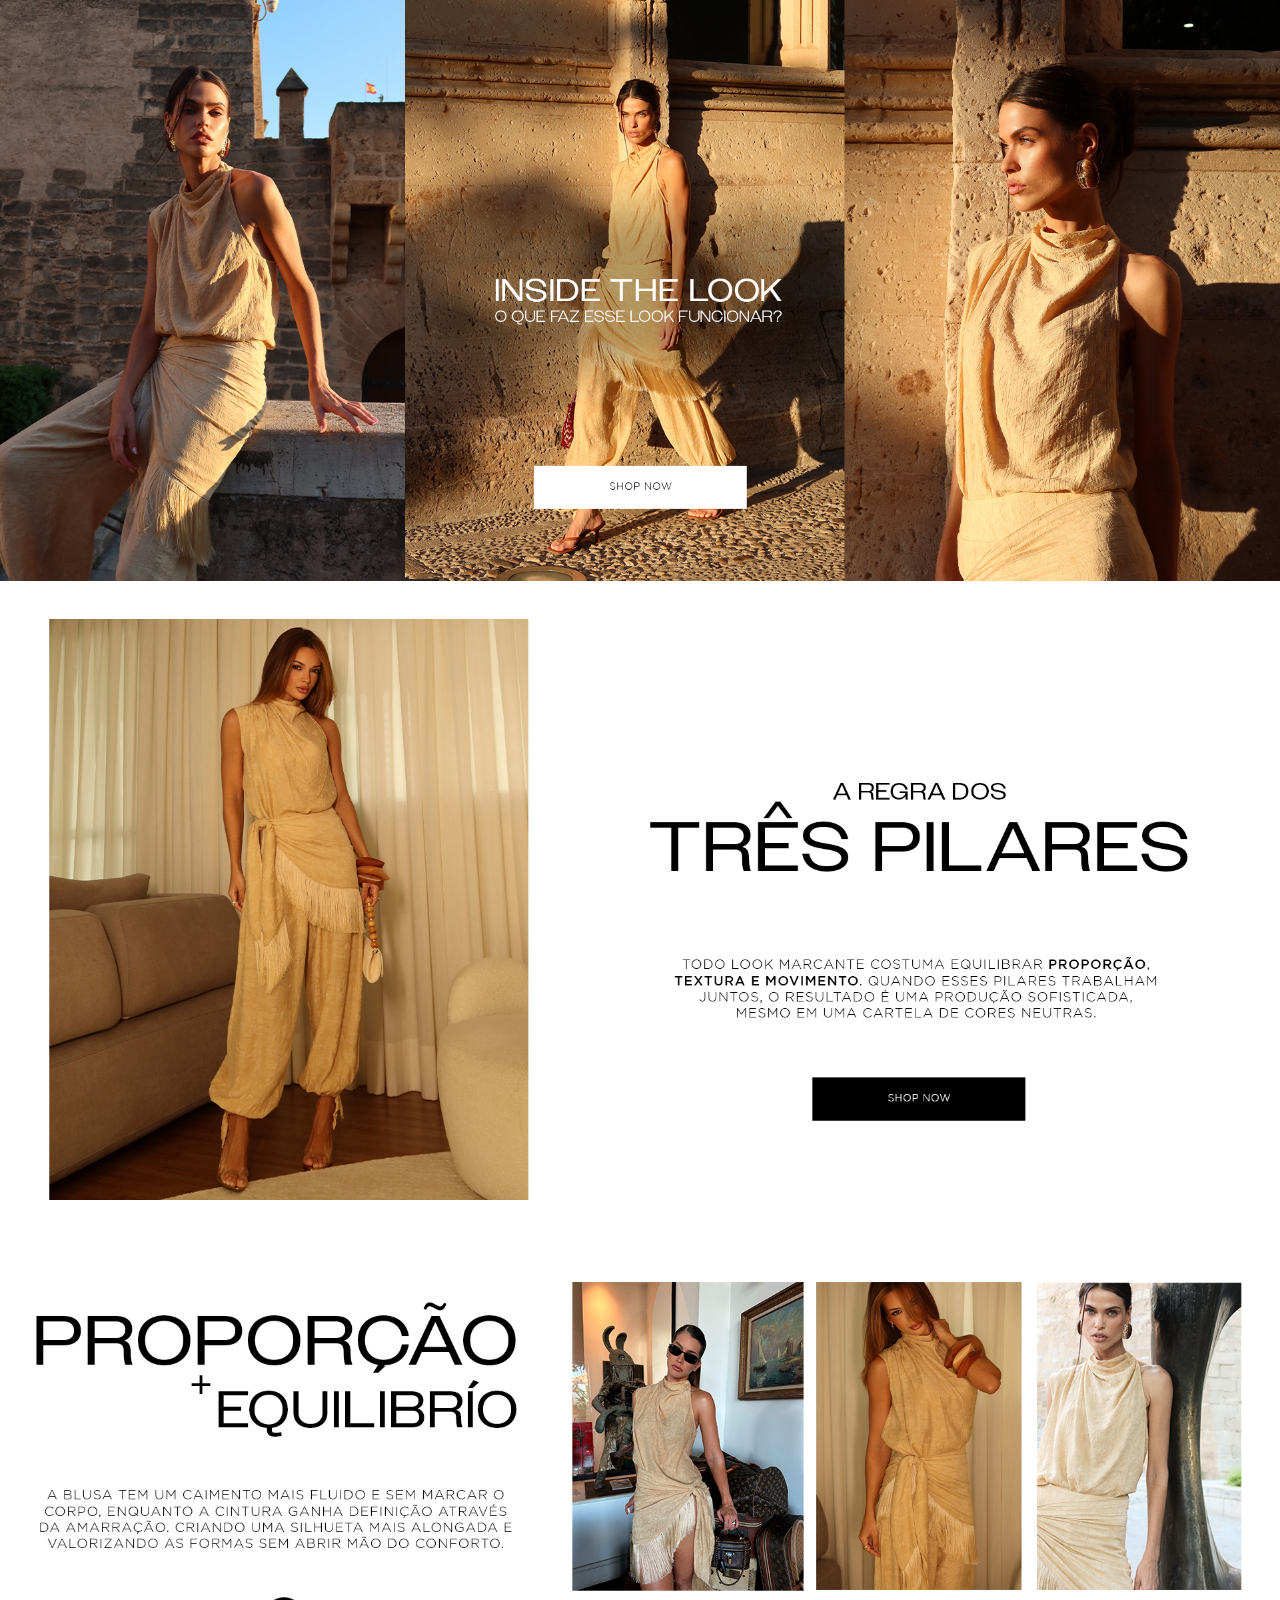
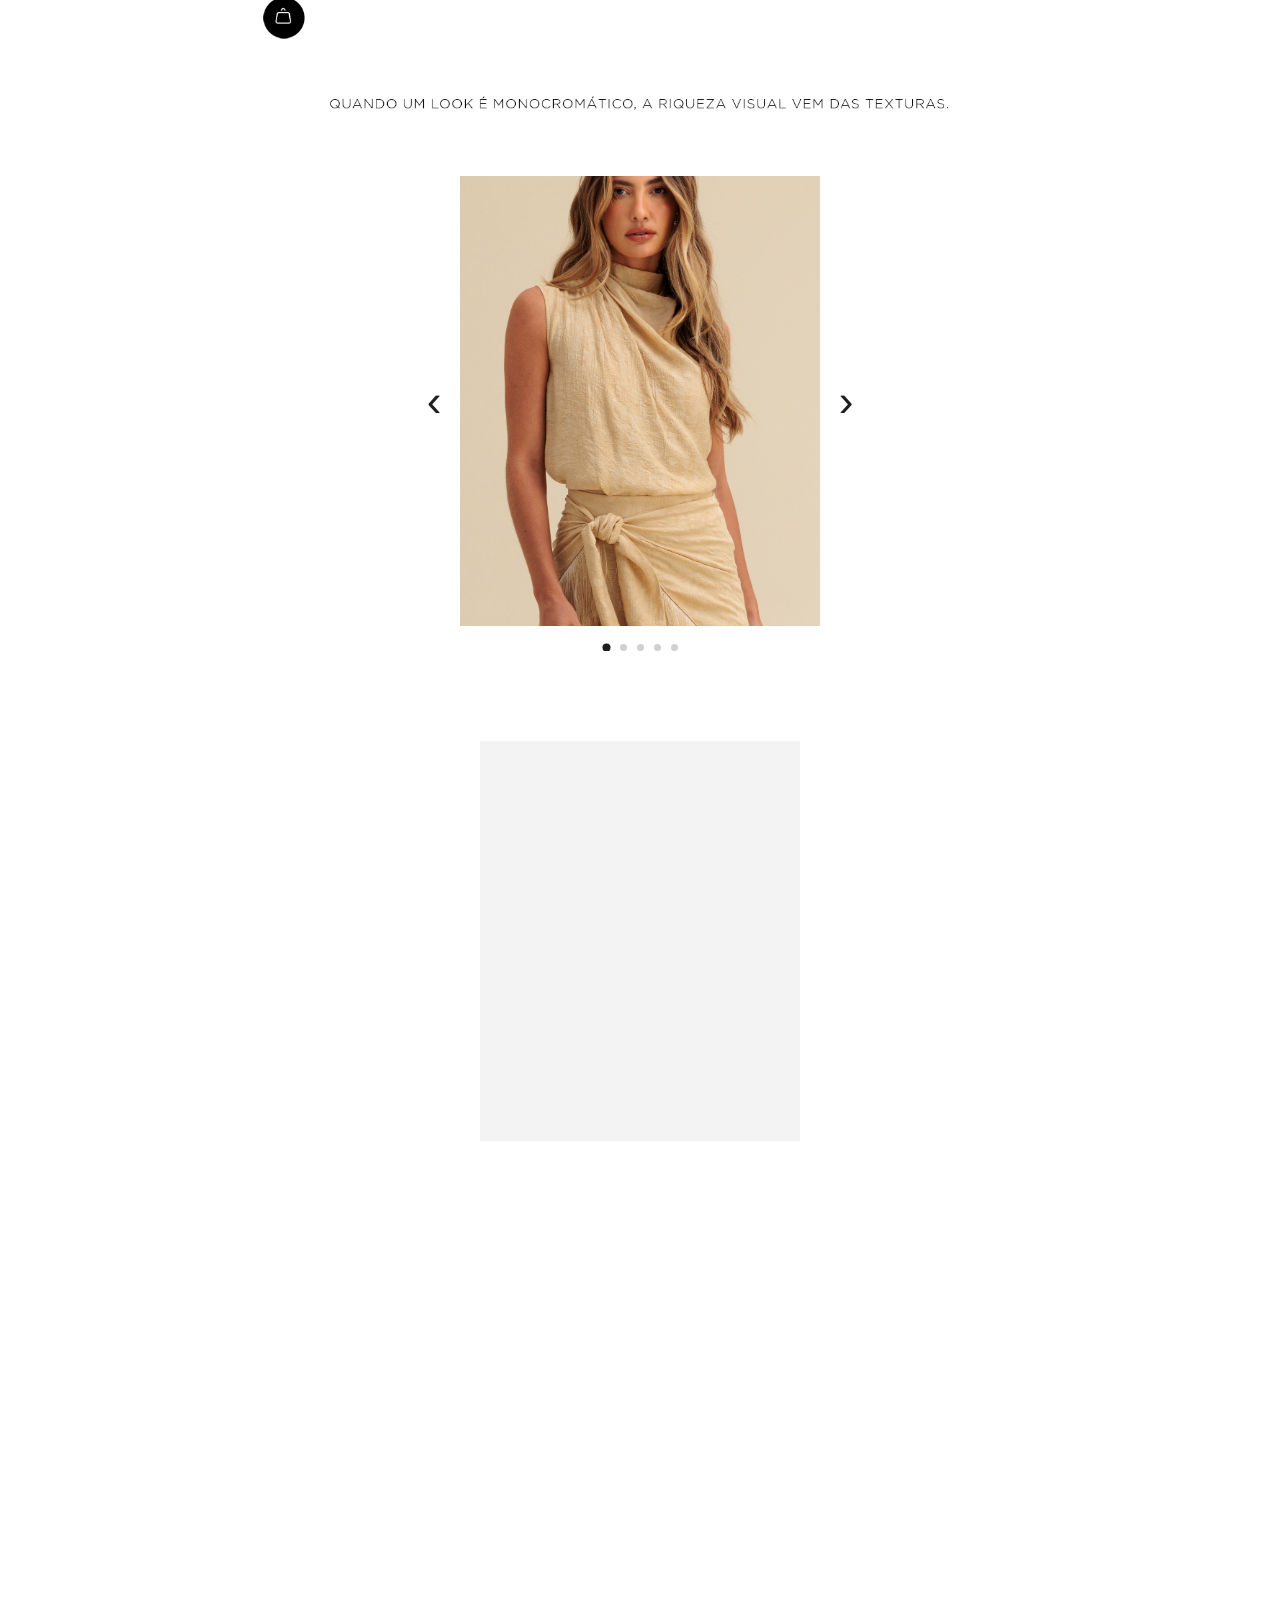
==== index.html @ 5fb95d09 "Replace GIFs with JPEGs and add links to banners Updated image links and added links to banners." ====
<!DOCTYPE html>
<html lang="pt-BR">

<head>
    <meta charset="UTF-8">

    <meta
        name="viewport"
        content="width=device-width, initial-scale=1.0"
    >

    <title>Inside the Look</title>


    <!-- Banner inicial prioritário no desktop -->

    <link
        rel="preload"
        as="image"
        href="./images/banner-1.jpg"
        media="(min-width: 901px)"
    >


    <!-- Banner inicial prioritário no mobile -->

    <link
        rel="preload"
        as="image"
        href="./images/mob-1.jpg"
        media="(max-width: 900px)"
    >


    <!-- Carregamento antecipado do vídeo no mobile -->

    <link
        rel="preload"
        as="video"
        href="./images/video.mp4"
        type="video/mp4"
        media="(max-width: 900px)"
    >


    <link rel="stylesheet" href="./style.css">

    <script src="./script.js" defer></script>
</head>


<body>

    <!-- ==========================
    BANNER 1 COM LINK

    DESKTOP: banner-1.jpg
    MOBILE: mob-1.jpg
    =========================== -->

    <section class="hero">

        <a
            href="https://www.charry.com.br/products/conjunto-blusa-e-calca-327029-e-327137?variant=45941082587206"
            class="hero-link"
            aria-label="Conhecer o Conjunto Blusa e Calça"
        >

            <picture>

                <source
                    media="(max-width: 900px)"
                    srcset="./images/mob-1.jpg"
                >

                <img
                    src="./images/banner-1.jpg"
                    alt="Conjunto Blusa e Calça Charry"
                    fetchpriority="high"
                    decoding="async"
                >

            </picture>

        </a>

    </section>


    <!-- ==========================
    BANNER 2 COM LINK

    DESKTOP: banner-2.jpg
    MOBILE: mob-2.jpg
    =========================== -->

    <section class="banner banner-normal">

        <a
            href="https://www.charry.com.br/collections/verao-27"
            aria-label="Conhecer a coleção Verão 27"
        >

            <picture>

                <source
                    media="(max-width: 900px)"
                    srcset="./images/mob-2.jpg"
                >

                <img
                    src="./images/banner-2.jpg"
                    alt="Coleção Verão 27 Charry"
                    loading="lazy"
                    decoding="async"
                >

            </picture>

        </a>

    </section>


    <!-- ==========================
    BANNER 3 COM LINK

    DESKTOP: banner-3.jpg
    MOBILE: mob-3.jpg
    =========================== -->

    <section class="banner banner-small">

        <a
            href="https://www.charry.com.br/products/blusa-reta-lisa-com-gola-2?variant=45374858461254"
            aria-label="Conhecer a Blusa Reta Lisa com Gola"
        >

            <picture>

                <source
                    media="(max-width: 900px)"
                    srcset="./images/mob-3.jpg"
                >

                <img
                    src="./images/banner-3.jpg"
                    alt="Blusa Reta Lisa com Gola"
                    loading="lazy"
                    decoding="async"
                >

            </picture>

        </a>

    </section>


    <!-- ==========================
    BANNER 4

    DESKTOP: banner-4.jpg
    MOBILE: mob-4.jpg
    =========================== -->

    <section class="banner banner-small">

        <picture>

            <source
                media="(max-width: 900px)"
                srcset="./images/mob-4.jpg"
            >

            <img
                src="./images/banner-4.jpg"
                alt="Coleção Charry"
                loading="lazy"
                decoding="async"
            >

        </picture>

    </section>


    <!-- ==========================
    CARROSSEL COM 5 IMAGENS
    =========================== -->

    <section class="instagram-carousel">

        <div
            class="carousel-area"
            tabindex="0"
            aria-label="Carrossel da Calça Ballon Lisa"
        >

            <button
                class="arrow prev"
                type="button"
                aria-label="Mostrar imagem anterior"
            >
                ‹
            </button>


            <a
                href="https://www.charry.com.br/products/calca-ballon-lisa-1?variant=45374855708742"
                class="carousel-product-link"
                aria-label="Conhecer a Calça Ballon Lisa"
            >

                <div class="carousel-box">

                    <div class="carousel-track">

                        <img
                            src="./images/foto-1.jpg"
                            alt="Calça Ballon Lisa - Foto 1"
                            decoding="async"
                        >

                        <img
                            data-src="./images/foto-2.jpg"
                            alt="Calça Ballon Lisa - Foto 2"
                            decoding="async"
                        >

                        <img
                            data-src="./images/foto-3.JPG"
                            alt="Calça Ballon Lisa - Foto 3"
                            decoding="async"
                        >

                        <img
                            data-src="./images/foto-4.JPG"
                            alt="Calça Ballon Lisa - Foto 4"
                            decoding="async"
                        >

                        <img
                            data-src="./images/foto-5.jpg"
                            alt="Calça Ballon Lisa - Foto 5"
                            decoding="async"
                        >

                    </div>

                </div>

            </a>


            <button
                class="arrow next"
                type="button"
                aria-label="Mostrar próxima imagem"
            >
                ›
            </button>

        </div>


        <div class="dots" aria-hidden="true">

            <span class="active"></span>
            <span></span>
            <span></span>
            <span></span>
            <span></span>

        </div>

    </section>


    <!-- ==========================
    VÍDEO / GIF + BANNER 5
    =========================== -->

    <section class="video-banner">

        <!-- VÍDEO / GIF COM LINK -->

        <a
            href="https://www.charry.com.br/products/lenco-pareo-liso-com-franja?variant=45309853892678"
            class="video-product-link"
            aria-label="Conhecer o Lenço Pareô Liso com Franja"
        >

            <div class="video-box">

                <video
                    class="product-video"
                    autoplay
                    muted
                    loop
                    playsinline
                    webkit-playsinline
                    preload="auto"
                    disablepictureinpicture
                    aria-label="Vídeo do Lenço Pareô Liso com Franja"
                >

                    <source
                        src="./images/video.mp4"
                        type="video/mp4"
                    >

                    Seu navegador não suporta a reprodução deste vídeo.

                </video>

            </div>

        </a>


        <!-- ==========================
        BANNER 5 COM LINK

        DESKTOP: banner-5.jpg
        MOBILE: mob-5.jpg
        =========================== -->

        <a
            href="https://www.charry.com.br/products/lenco-pareo-liso-com-franja?variant=45309853892678"
            class="banner5-product-link"
            aria-label="Conhecer o Lenço Pareô Liso com Franja"
        >

            <div class="banner5-box">

                <picture>

                    <source
                        media="(max-width: 900px)"
                        srcset="./images/mob-5.jpg"
                    >

                    <img
                        src="./images/banner-5.jpg"
                        alt="Lenço Pareô Liso com Franja"
                        loading="lazy"
                        decoding="async"
                    >

                </picture>

            </div>

        </a>

    </section>


    <!-- ==========================
    BANNER 6 — SOMENTE DESKTOP
    =========================== -->

    <section class="banner banner-normal banner-6-desktop">

        <img
            class="desktop-banner-image"
            data-src="./images/banner-6.jpg"
            alt="Coleção Charry"
            decoding="async"
        >

    </section>


    <!-- ==========================
    FEED COM 12 FOTOS E LINKS
    =========================== -->

    <section class="instagram-feed">

        <!-- FOTO 6 -->

        <a
            href="https://www.charry.com.br/products/blusa-reta-lisa-com-aplicacao-de-renda?variant=45941203927110"
            class="feed-link"
            aria-label="Conhecer a Blusa Reta Lisa com Aplicação de Renda"
        >

            <img
                src="./images/foto-6.jpg"
                alt="Blusa Reta Lisa com Aplicação de Renda"
                loading="lazy"
                decoding="async"
            >

        </a>


        <!-- FOTO 7 -->

        <a
            href="https://www.charry.com.br/products/calca-wide-lisa-plissada?variant=45941198946374"
            class="feed-link"
            aria-label="Conhecer a Calça Wide Lisa Plissada"
        >

            <img
                src="./images/foto-7.jpg"
                alt="Calça Wide Lisa Plissada"
                loading="lazy"
                decoding="async"
            >

        </a>


        <!-- FOTO 8 -->

        <a
            href="https://www.charry.com.br/products/calca-wide-lisa-com-bolsos-faca-10?variant=45941198225478"
            class="feed-link"
            aria-label="Conhecer a Calça Wide Lisa com Bolsos Faca"
        >

            <img
                src="./images/foto-8.jpeg"
                alt="Calça Wide Lisa com Bolsos Faca - Foto 1"
                loading="lazy"
                decoding="async"
            >

        </a>


        <!-- FOTO 9 -->

        <a
            href="https://www.charry.com.br/products/calca-wide-lisa-com-bolsos-faca-10?variant=45941198225478"
            class="feed-link"
            aria-label="Conhecer a Calça Wide Lisa com Bolsos Faca"
        >

            <img
                src="./images/foto-9.jpeg"
                alt="Calça Wide Lisa com Bolsos Faca - Foto 2"
                loading="lazy"
                decoding="async"
            >

        </a>


        <!-- FOTO 10 -->

        <a
            href="https://www.charry.com.br/products/blusa-alongada-lisa-drapeada?variant=45941204582470"
            class="feed-link"
            aria-label="Conhecer a Blusa Alongada Lisa Drapeada"
        >

            <img
                src="./images/foto-10.JPG"
                alt="Blusa Alongada Lisa Drapeada"
                loading="lazy"
                decoding="async"
            >

        </a>


        <!-- FOTO 11 -->

        <a
            href="https://www.charry.com.br/products/calca-pantalona-lisa-com-pregas-1?variant=45941199437894"
            class="feed-link"
            aria-label="Conhecer a Calça Pantalona Lisa com Pregas"
        >

            <img
                src="./images/foto-11.JPG"
                alt="Calça Pantalona Lisa com Pregas"
                loading="lazy"
                decoding="async"
            >

        </a>


        <!-- FOTO 12 -->

        <a
            href="https://www.charry.com.br/products/top-ajustado-chevron-com-maxi-passante-1?variant=45374853709894"
            class="feed-link"
            aria-label="Conhecer o Top Ajustado Chevron com Maxi Passante"
        >

            <img
                src="./images/foto-12.JPG"
                alt="Top Ajustado Chevron com Maxi Passante"
                loading="lazy"
                decoding="async"
            >

        </a>


        <!-- FOTO 13 -->

        <a
            href="https://www.charry.com.br/products/saia-longa-chevron-com-maxi-passantes-1?variant=45374855053382"
            class="feed-link"
            aria-label="Conhecer a Saia Longa Chevron com Maxi Passantes"
        >

            <img
                src="./images/foto-13.JPG"
                alt="Saia Longa Chevron com Maxi Passantes"
                loading="lazy"
                decoding="async"
            >

        </a>


        <!-- FOTO 14 -->

        <a
            href="https://www.charry.com.br/products/vestido-longo-slip-liso-com-alcas-1?variant=45374852661318"
            class="feed-link"
            aria-label="Conhecer o Vestido Longo Slip Liso com Alças"
        >

            <img
                src="./images/foto-14.jpg"
                alt="Vestido Longo Slip Liso com Alças - Foto 1"
                loading="lazy"
                decoding="async"
            >

        </a>


        <!-- FOTO 15 -->

        <a
            href="https://www.charry.com.br/products/vestido-longo-slip-liso-com-alcas-1?variant=45374852661318"
            class="feed-link"
            aria-label="Conhecer o Vestido Longo Slip Liso com Alças"
        >

            <img
                src="./images/foto-15.jpg"
                alt="Vestido Longo Slip Liso com Alças - Foto 2"
                loading="lazy"
                decoding="async"
            >

        </a>


        <!-- FOTO 16 -->

        <a
            href="https://www.charry.com.br/products/calca-wide-listrada-com-bolsos-faca-1?variant=45941202387014"
            class="feed-link"
            aria-label="Conhecer a Calça Wide Listrada com Bolsos Faca"
        >

            <img
                src="./images/foto-16.JPG"
                alt="Calça Wide Listrada com Bolsos Faca"
                loading="lazy"
                decoding="async"
            >

        </a>


        <!-- FOTO 17 -->

        <a
            href="https://www.charry.com.br/products/camisa-mangas-longas-estampada-maxi-listras?variant=45941176762438"
            class="feed-link"
            aria-label="Conhecer a Camisa de Mangas Longas Estampada Maxi Listras"
        >

            <img
                src="./images/foto-17.JPG"
                alt="Camisa de Mangas Longas Estampada Maxi Listras"
                loading="lazy"
                decoding="async"
            >

        </a>

    </section>


    <!-- ==========================
    BANNER FINAL COM O MESMO LINK

    DESKTOP: banner-7.jpg
    MOBILE: mob-6.jpg
    =========================== -->

    <section class="banner banner-normal final-banner">

        <a
            href="https://chat.whatsapp.com/LM0r58rotgbGuj0oB4m6Rk"
            target="_blank"
            rel="noopener noreferrer"
            class="final-banner-link"
            aria-label="Entrar no grupo da Charry no WhatsApp"
        >

            <picture>

                <source
                    media="(max-width: 900px)"
                    srcset="./images/mob-6.jpg"
                >

                <img
                    src="./images/banner-7.jpg"
                    alt="Entre no grupo da Charry no WhatsApp"
                    loading="lazy"
                    decoding="async"
                >

            </picture>

        </a>

    </section>

</body>

</html>
---- style.css ----
/* ==========================
RESET
========================== */

* {
    margin: 0;
    padding: 0;
    box-sizing: border-box;
}

html {
    width: 100%;
    scroll-behavior: smooth;
}

body {
    width: 100%;
    min-height: 100vh;
    overflow-x: hidden;

    background-color: #ffffff;
    color: #1e1e1e;

    -webkit-font-smoothing: antialiased;
    text-rendering: optimizeLegibility;
}


/* ==========================
FONTES
========================== */

@font-face {
    font-family: "GothamLight";
    src: url("./fonts/GothamLight.otf") format("opentype");

    font-weight: 300;
    font-style: normal;
    font-display: swap;
}

@font-face {
    font-family: "GothamMedium";
    src: url("./fonts/GothamMedium.otf") format("opentype");

    font-weight: 500;
    font-style: normal;
    font-display: swap;
}


/* ==========================
CONFIGURAÇÕES GERAIS
========================== */

img,
video {
    display: block;
    max-width: 100%;
}

a {
    color: inherit;
    text-decoration: none;
}

picture {
    display: block;
    width: 100%;
}

picture img {
    display: block;
    width: 100%;
    height: auto;
}


/* ==========================
BANNERS
========================== */

.hero,
.banner {
    width: 100%;
}

.hero img,
.banner img {
    width: 100%;
    height: auto;
}

.banner a {
    display: block;
    width: 100%;
    cursor: pointer;
}

.banner-normal {
    margin-top: 38px;
}

.banner-small {
    margin-top: 12px;
}


/* ==========================
EFEITOS DOS LINKS
========================== */

.banner a img,
.banner5-product-link img,
.video-product-link video {
    transition: opacity 0.25s ease;
}

.banner a:hover img,
.banner5-product-link:hover img,
.video-product-link:hover video {
    opacity: 0.94;
}


/* ==========================
CARROSSEL
========================== */

.instagram-carousel {
    width: 100%;
    margin-top: 38px;

    text-align: center;

    content-visibility: auto;
    contain-intrinsic-size: 520px;
}

.carousel-area {
    position: relative;
    width: 100%;

    touch-action: pan-y;
    outline: none;
}

.carousel-product-link {
    display: block;

    width: min(360px, calc(100vw - 64px));
    margin: 0 auto;

    cursor: pointer;
}

.carousel-box {
    width: 100%;
    aspect-ratio: 4 / 5;

    overflow: hidden;

    background-color: #f3f3f3;
}

.carousel-track {
    display: flex;

    width: 100%;
    height: 100%;

    transition: transform 0.45s ease;
    will-change: transform;
}

.carousel-track img {
    width: 100%;
    height: 100%;

    flex: 0 0 100%;

    object-fit: cover;

    background-color: #f3f3f3;
}


/* ==========================
SETAS DO CARROSSEL
========================== */

.arrow {
    position: absolute;
    top: 50%;
    z-index: 10;

    transform: translateY(-50%);

    width: 48px;
    height: 64px;

    padding: 0;
    border: 0;

    background-color: transparent;
    color: #1e1e1e;

    font-family: Arial, sans-serif;
    font-size: 44px;
    line-height: 1;

    cursor: pointer;

    transition: opacity 0.2s ease;
}

.arrow:hover {
    opacity: 0.55;
}

.arrow:focus-visible {
    outline: 2px solid #1e1e1e;
    outline-offset: 2px;
}

.prev {
    left: calc(50% - 230px);
}

.next {
    right: calc(50% - 230px);
}


/* ==========================
BOLINHAS
========================== */

.dots {
    display: flex;
    justify-content: center;
    align-items: center;

    gap: 10px;
    margin-top: 18px;
}

.dots span {
    width: 7px;
    height: 7px;

    border-radius: 50%;

    background-color: #d0d0d0;

    transition:
        background-color 0.25s ease,
        transform 0.25s ease;
}

.dots span.active {
    background-color: #1e1e1e;
    transform: scale(1.15);
}


/* ==========================
VÍDEO + BANNER 5
========================== */

.video-banner {
    display: flex;
    flex-direction: column;
    align-items: center;

    width: 100%;

    gap: 18px;
    margin-top: 90px;
}

.video-product-link,
.banner5-product-link {
    display: block;
    max-width: 100%;

    cursor: pointer;
}


/* ==========================
VÍDEO
========================== */

.video-box {
    width: min(320px, calc(100vw - 48px));
    aspect-ratio: 4 / 5;

    overflow: hidden;

    background-color: #f3f3f3;
}

.product-video {
    width: 100%;
    height: 100%;

    display: block;
    object-fit: cover;

    background-color: #f3f3f3;
}


/* ==========================
BANNER 5
========================== */

.banner5-box {
    width: min(760px, calc(100vw - 48px));

    background-color: #f3f3f3;
}

.banner5-box,
.banner5-box picture,
.banner5-box img {
    display: block;
    width: 100%;
}

.banner5-box img {
    height: auto;
}

/* ==========================
BANNER 6 — DESKTOP
========================== */

.banner-6-desktop {
    display: block;

    min-height: 1px;

    content-visibility: auto;
    contain-intrinsic-size: 500px;
}

.desktop-banner-image {
    display: block;
    width: 100%;
    height: auto;

    background-color: #f3f3f3;
}


/* ==========================
FEED COM 12 FOTOS
========================== */

.instagram-feed {
    display: grid;
    grid-template-columns: repeat(4, minmax(0, 180px));
    justify-content: center;

    width: min(100% - 24px, 900px);

    gap: 14px;
    margin: 38px auto;

    content-visibility: auto;
    contain-intrinsic-size: 800px;
}

.instagram-feed img {
    width: 100%;
    aspect-ratio: 4 / 5;

    object-fit: cover;

    background-color: #f3f3f3;

    transition:
        transform 0.25s ease,
        opacity 0.25s ease;
}

.instagram-feed img:hover {
    transform: scale(1.025);
    opacity: 0.95;
}


/* ==========================
BANNER FINAL
========================== */

.final-banner {
    width: 100%;

    min-height: 1px;

    content-visibility: auto;
    contain-intrinsic-size: 400px;
}

.final-banner-link,
.final-banner picture,
.final-banner img {
    display: block;
    width: 100%;
}

.final-banner img {
    height: auto;

    background-color: #f3f3f3;
}


/* ==========================
TABLETS E CELULARES
========================== */

@media (max-width: 900px) {

    .banner-normal {
        margin-top: 20px;
    }

    .banner-small {
        margin-top: 8px;
    }


    /* CARROSSEL */

    .instagram-carousel {
        margin-top: 30px;
    }

    .carousel-product-link {
        width: min(300px, calc(100vw - 70px));
    }

    .prev {
        left: max(4px, calc(50% - 200px));
    }

    .next {
        right: max(4px, calc(50% - 200px));
    }


    /* VÍDEO + BANNER 5 */

    .video-banner {
    gap: 18px;
    margin-top: 58px;
}

    .video-box {
    width: min(300px, calc(100vw - 40px));
}

.banner5-box {
    width: min(420px, calc(100vw - 24px));
}


    /* BANNER 6 TAMBÉM NO MOBILE */

.banner-6-desktop {
    display: block;
    margin-top: 30px;
}


    /* FEED */

    .instagram-feed {
        grid-template-columns: repeat(2, minmax(0, 1fr));

        width: min(100% - 24px, 330px);

        gap: 12px;

        margin-top: 30px;
        margin-bottom: 30px;
    }


    /* MOB-6 NO LUGAR DO BANNER 7 */

    .final-banner {
        margin-top: 0;
    }

    .final-banner-link {
        cursor: pointer;
    }
}


/* ==========================
CELULARES PEQUENOS
========================== */

@media (max-width: 380px) {

    .carousel-product-link {
        width: min(280px, calc(100vw - 64px));
    }

    .arrow {
        width: 35px;
        height: 55px;

        font-size: 40px;
    }

    .prev {
        left: 2px;
    }

    .next {
        right: 2px;
    }

    .video-box,
    .banner5-box {
        width: min(280px, calc(100vw - 32px));
    }

    .instagram-feed {
        width: calc(100% - 20px);

        gap: 8px;
    }
}


/* ==========================
REDUÇÃO DE ANIMAÇÕES
========================== */

@media (prefers-reduced-motion: reduce) {

    html {
        scroll-behavior: auto;
    }

    .carousel-track,
    .banner img,
    .video-box video,
    .banner5-box img,
    .instagram-feed img {
        transition: none;
    }
}
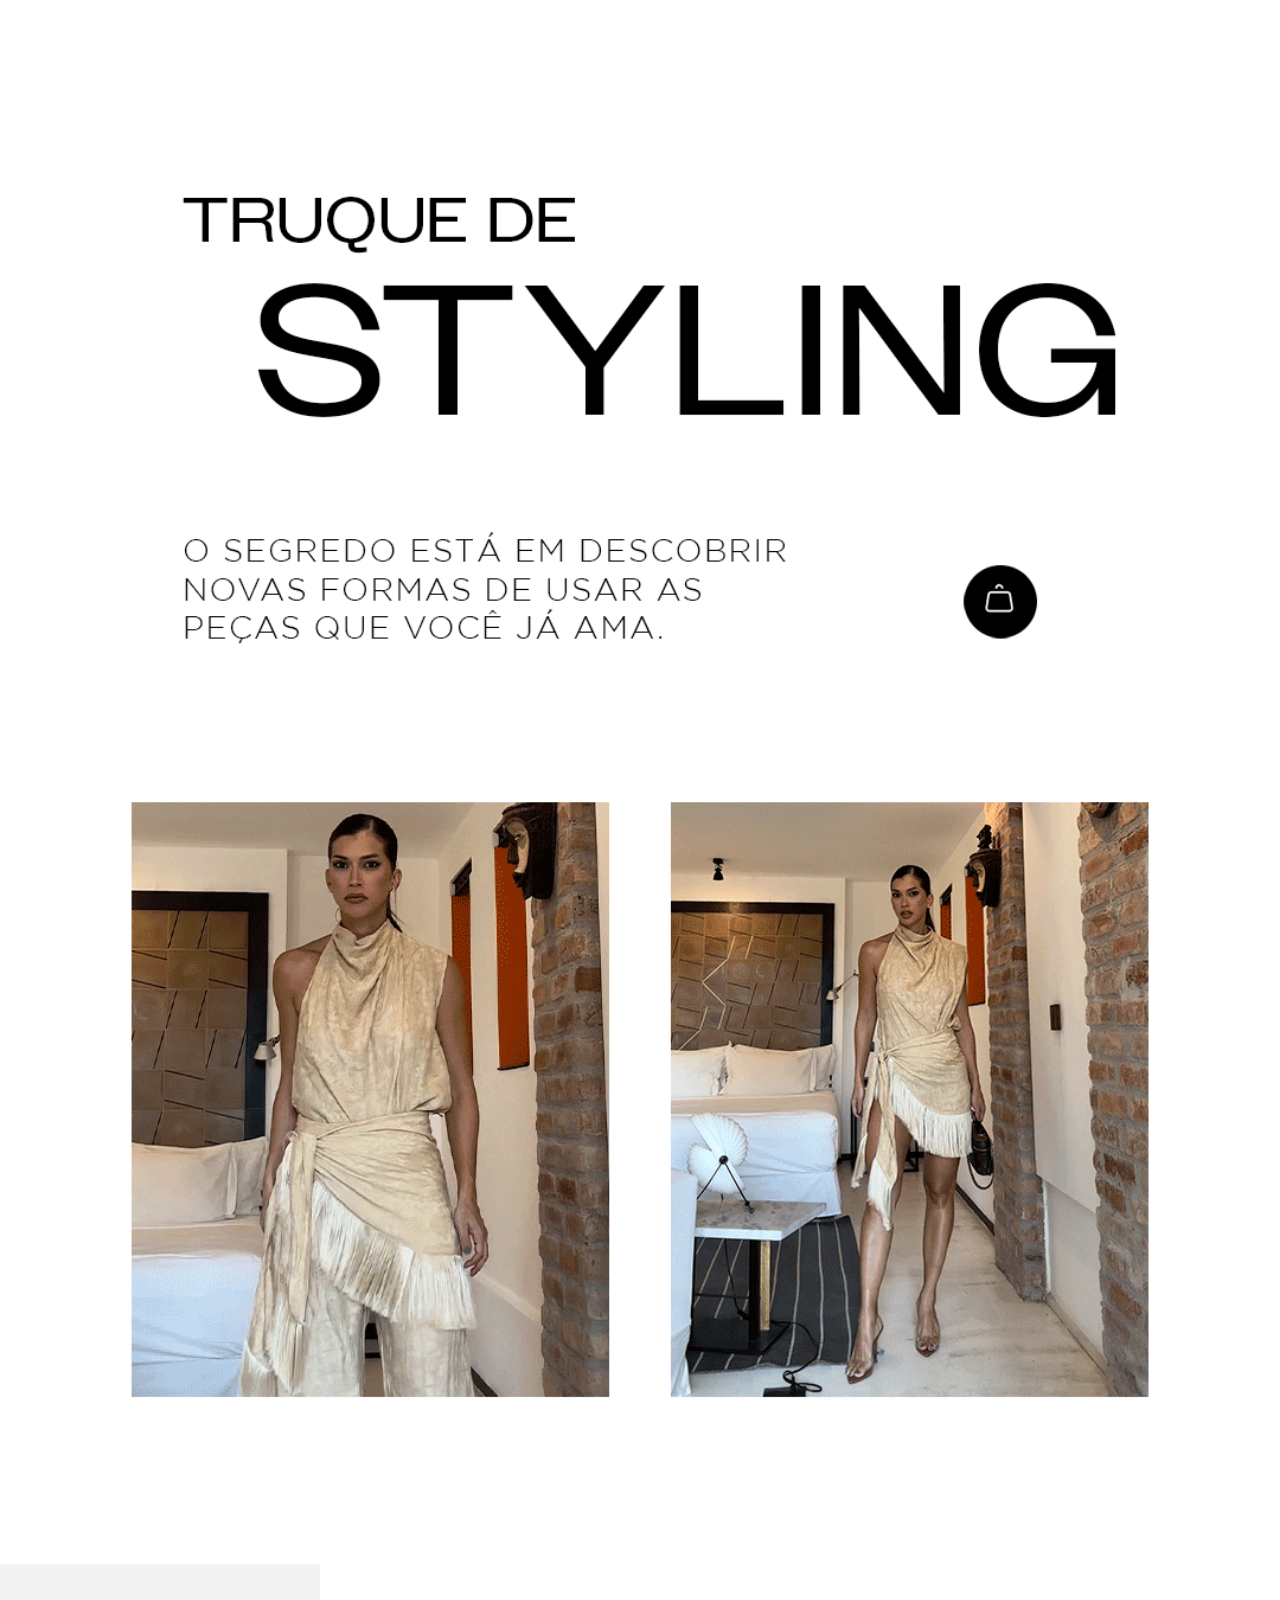
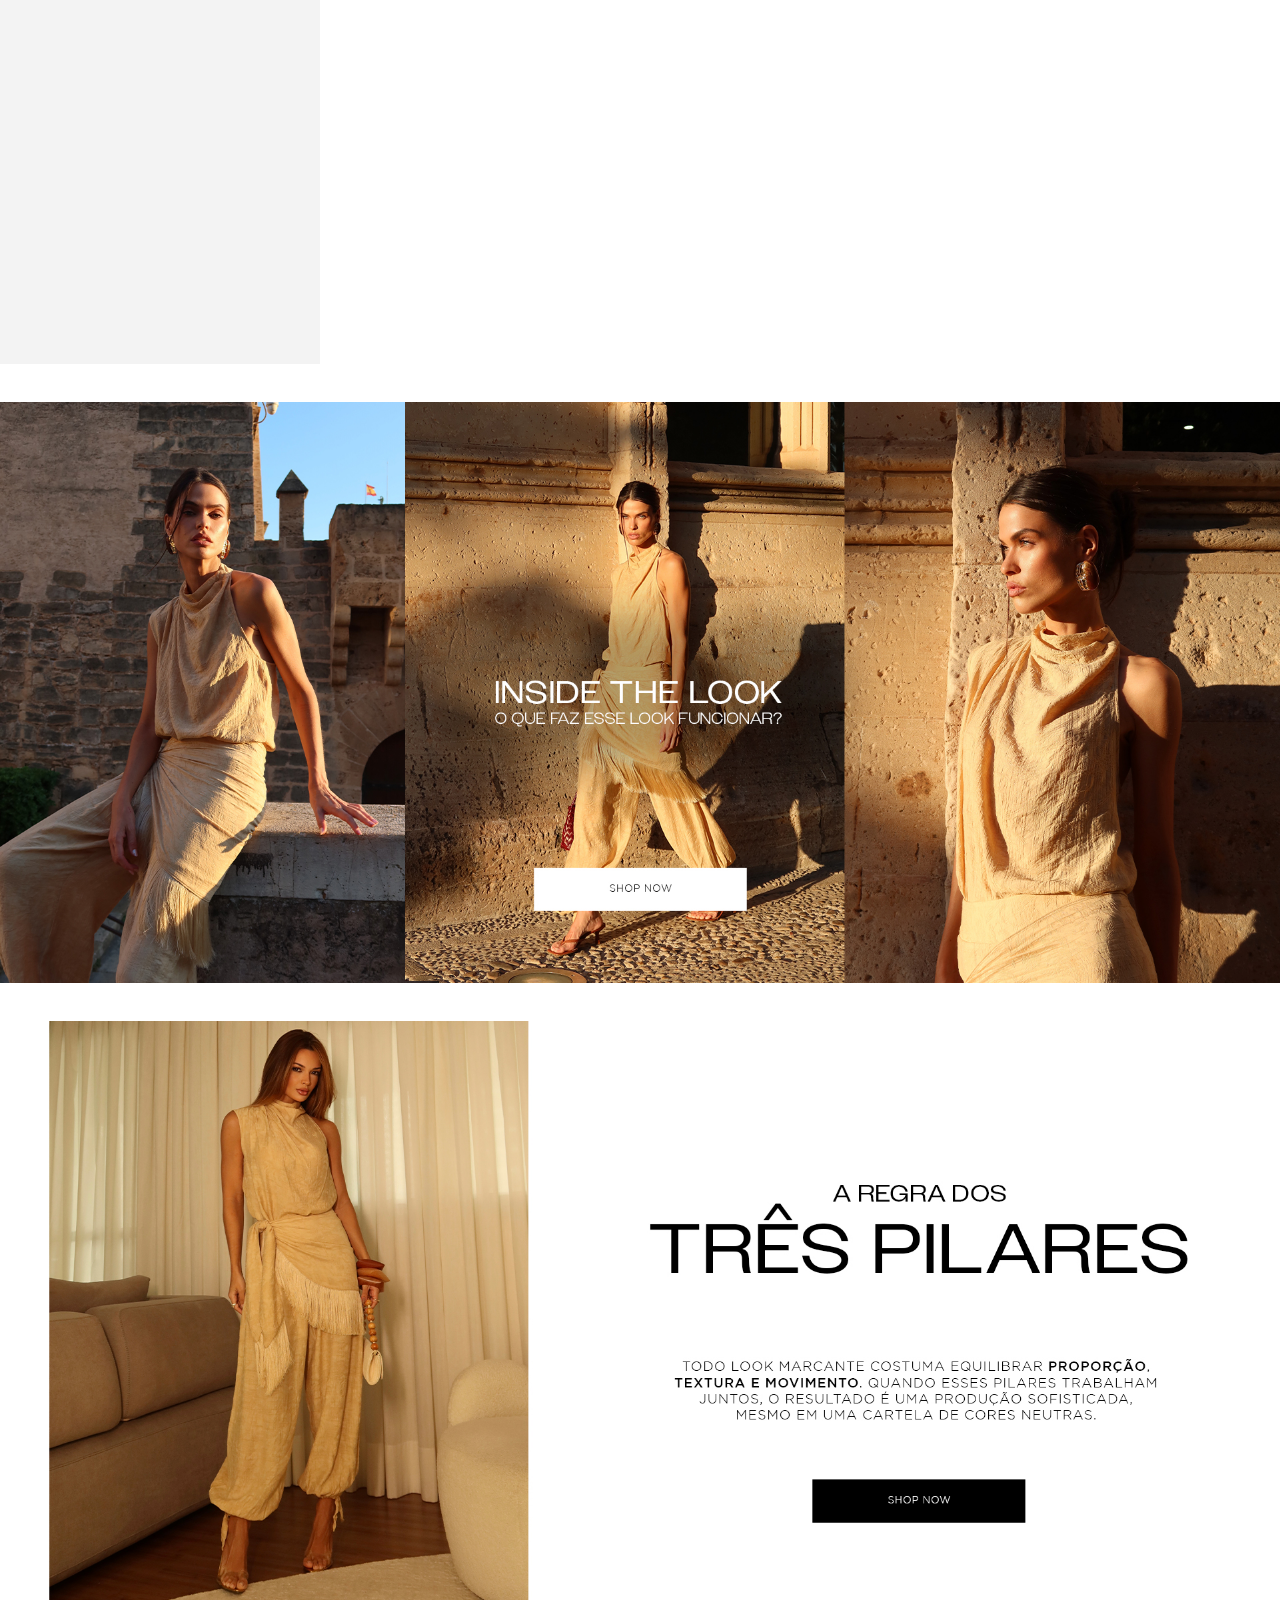
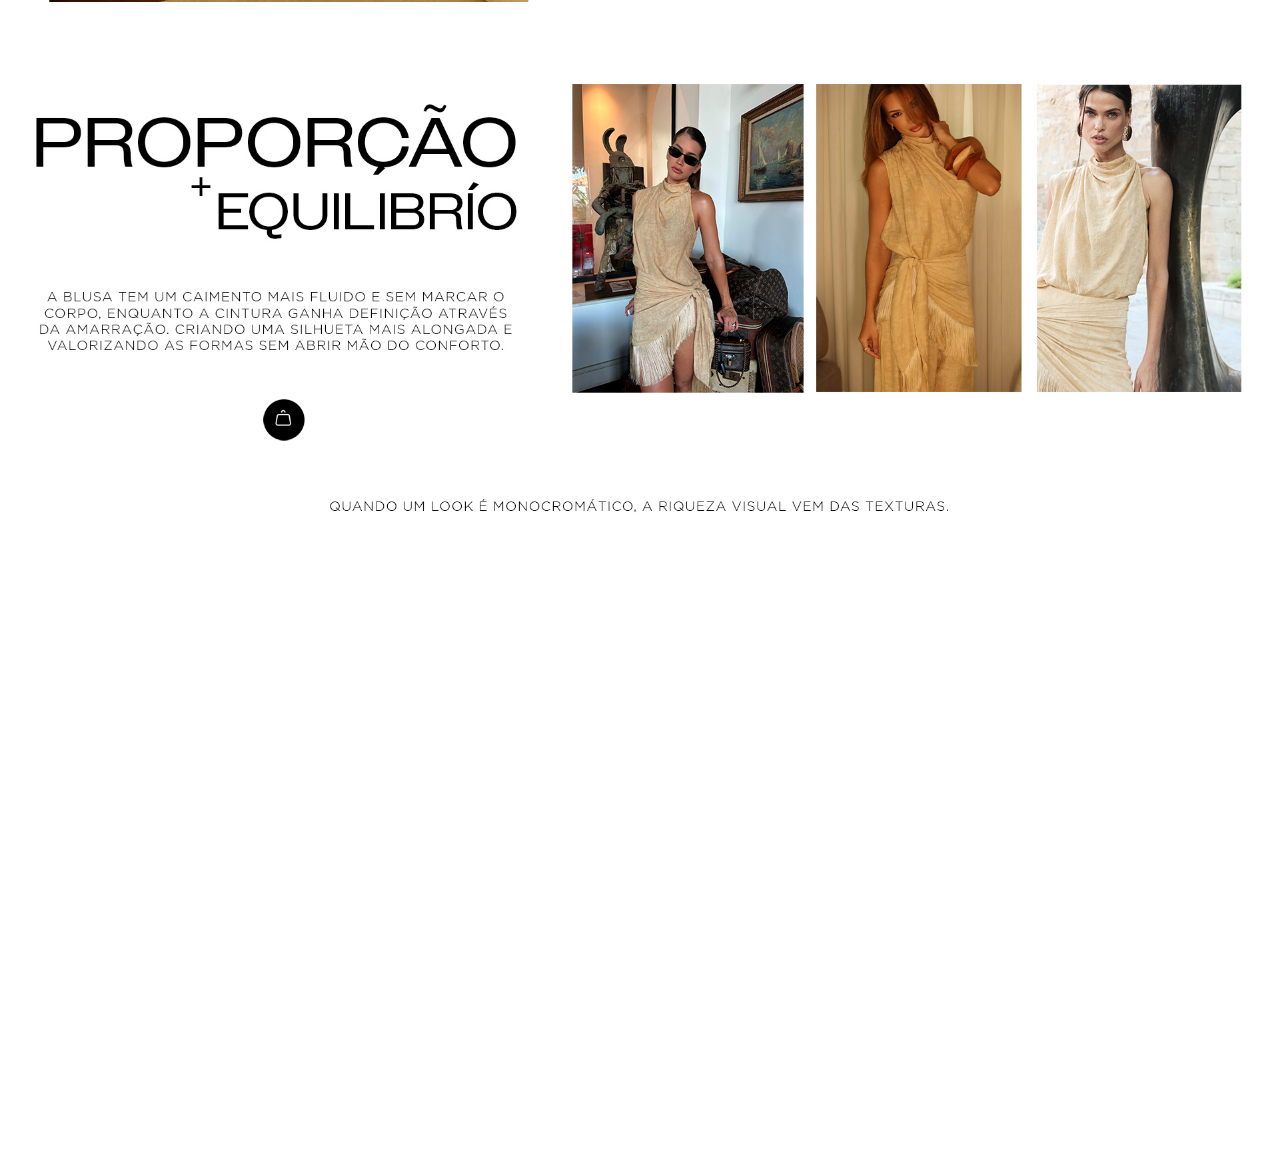
==== commit 874a37bf: "Replace static images with GIFs and update comments Updated image and video sources in index.html to" ====
--- a/index.html
+++ b/index.html
@@ -12,34 +12,33 @@
     <title>Inside the Look</title>
 
 
-    <!-- Banner inicial prioritário no desktop -->
+    <!-- GIF inicial desktop -->
 
     <link
         rel="preload"
         as="image"
-        href="./images/banner-1.jpg"
+        href="./images/gif-1.gif"
         media="(min-width: 901px)"
     >
 
 
-    <!-- Banner inicial prioritário no mobile -->
+    <!-- GIF inicial mobile -->
 
     <link
         rel="preload"
         as="image"
-        href="./images/mob-1.jpg"
+        href="./images/gif-mob.gif"
         media="(max-width: 900px)"
     >
 
 
-    <!-- Carregamento antecipado do vídeo no mobile -->
+    <!-- Carregamento antecipado do vídeo -->
 
     <link
         rel="preload"
         as="video"
         href="./images/video.mp4"
         type="video/mp4"
-        media="(max-width: 900px)"
     >
 
 
@@ -52,32 +51,31 @@
 <body>
 
     <!-- ==========================
-    BANNER 1 COM LINK
-
-    DESKTOP: banner-1.jpg
-    MOBILE: mob-1.jpg
-    =========================== -->
-
-    <section class="hero">
-
-        <a
-            href="https://www.charry.com.br/products/conjunto-blusa-e-calca-327029-e-327137?variant=45941082587206"
+    GIF INICIAL COM LINK
+
+    DESKTOP: gif-1.gif
+    MOBILE: gif-mob.gif
+    =========================== -->
+
+    <section class="hero gif-hero">
+
+        <a
+            href="https://www.charry.com.br/products/lenco-pareo-liso-com-franja?variant=45309853892678"
             class="hero-link"
-            aria-label="Conhecer o Conjunto Blusa e Calça"
+            aria-label="Conhecer o Lenço Pareô Liso com Franja"
         >
 
             <picture>
 
                 <source
                     media="(max-width: 900px)"
-                    srcset="./images/mob-1.jpg"
+                    srcset="./images/gif-mob.gif"
                 >
 
                 <img
-                    src="./images/banner-1.jpg"
-                    alt="Conjunto Blusa e Calça Charry"
+                    src="./images/gif-1.gif"
+                    alt="Lenço Pareô Liso com Franja"
                     fetchpriority="high"
-                    decoding="async"
                 >
 
             </picture>
@@ -88,202 +86,10 @@
 
 
     <!-- ==========================
-    BANNER 2 COM LINK
-
-    DESKTOP: banner-2.jpg
-    MOBILE: mob-2.jpg
-    =========================== -->
-
-    <section class="banner banner-normal">
-
-        <a
-            href="https://www.charry.com.br/collections/verao-27"
-            aria-label="Conhecer a coleção Verão 27"
-        >
-
-            <picture>
-
-                <source
-                    media="(max-width: 900px)"
-                    srcset="./images/mob-2.jpg"
-                >
-
-                <img
-                    src="./images/banner-2.jpg"
-                    alt="Coleção Verão 27 Charry"
-                    loading="lazy"
-                    decoding="async"
-                >
-
-            </picture>
-
-        </a>
-
-    </section>
-
-
-    <!-- ==========================
-    BANNER 3 COM LINK
-
-    DESKTOP: banner-3.jpg
-    MOBILE: mob-3.jpg
-    =========================== -->
-
-    <section class="banner banner-small">
-
-        <a
-            href="https://www.charry.com.br/products/blusa-reta-lisa-com-gola-2?variant=45374858461254"
-            aria-label="Conhecer a Blusa Reta Lisa com Gola"
-        >
-
-            <picture>
-
-                <source
-                    media="(max-width: 900px)"
-                    srcset="./images/mob-3.jpg"
-                >
-
-                <img
-                    src="./images/banner-3.jpg"
-                    alt="Blusa Reta Lisa com Gola"
-                    loading="lazy"
-                    decoding="async"
-                >
-
-            </picture>
-
-        </a>
-
-    </section>
-
-
-    <!-- ==========================
-    BANNER 4
-
-    DESKTOP: banner-4.jpg
-    MOBILE: mob-4.jpg
-    =========================== -->
-
-    <section class="banner banner-small">
-
-        <picture>
-
-            <source
-                media="(max-width: 900px)"
-                srcset="./images/mob-4.jpg"
-            >
-
-            <img
-                src="./images/banner-4.jpg"
-                alt="Coleção Charry"
-                loading="lazy"
-                decoding="async"
-            >
-
-        </picture>
-
-    </section>
-
-
-    <!-- ==========================
-    CARROSSEL COM 5 IMAGENS
-    =========================== -->
-
-    <section class="instagram-carousel">
-
-        <div
-            class="carousel-area"
-            tabindex="0"
-            aria-label="Carrossel da Calça Ballon Lisa"
-        >
-
-            <button
-                class="arrow prev"
-                type="button"
-                aria-label="Mostrar imagem anterior"
-            >
-                ‹
-            </button>
-
-
-            <a
-                href="https://www.charry.com.br/products/calca-ballon-lisa-1?variant=45374855708742"
-                class="carousel-product-link"
-                aria-label="Conhecer a Calça Ballon Lisa"
-            >
-
-                <div class="carousel-box">
-
-                    <div class="carousel-track">
-
-                        <img
-                            src="./images/foto-1.jpg"
-                            alt="Calça Ballon Lisa - Foto 1"
-                            decoding="async"
-                        >
-
-                        <img
-                            data-src="./images/foto-2.jpg"
-                            alt="Calça Ballon Lisa - Foto 2"
-                            decoding="async"
-                        >
-
-                        <img
-                            data-src="./images/foto-3.JPG"
-                            alt="Calça Ballon Lisa - Foto 3"
-                            decoding="async"
-                        >
-
-                        <img
-                            data-src="./images/foto-4.JPG"
-                            alt="Calça Ballon Lisa - Foto 4"
-                            decoding="async"
-                        >
-
-                        <img
-                            data-src="./images/foto-5.jpg"
-                            alt="Calça Ballon Lisa - Foto 5"
-                            decoding="async"
-                        >
-
-                    </div>
-
-                </div>
-
-            </a>
-
-
-            <button
-                class="arrow next"
-                type="button"
-                aria-label="Mostrar próxima imagem"
-            >
-                ›
-            </button>
-
-        </div>
-
-
-        <div class="dots" aria-hidden="true">
-
-            <span class="active"></span>
-            <span></span>
-            <span></span>
-            <span></span>
-            <span></span>
-
-        </div>
-
-    </section>
-
-
-    <!-- ==========================
-    VÍDEO / GIF + BANNER 5
-    =========================== -->
-
-    <section class="video-banner">
-
-        <!-- VÍDEO / GIF COM LINK -->
+    VÍDEO COM LINK
+    =========================== -->
+
+    <section class="video-section">
 
         <a
             href="https://www.charry.com.br/products/lenco-pareo-liso-com-franja?variant=45309853892678"
@@ -318,13 +124,242 @@
 
         </a>
 
-
-        <!-- ==========================
-        BANNER 5 COM LINK
-
-        DESKTOP: banner-5.jpg
-        MOBILE: mob-5.jpg
-        =========================== -->
+    </section>
+
+
+    <!-- ==========================
+    BANNER 1 COM LINK
+
+    DESKTOP: banner-1.jpg
+    MOBILE: mob-1.jpg
+    =========================== -->
+
+    <section class="banner banner-normal">
+
+        <a
+            href="https://www.charry.com.br/products/conjunto-blusa-e-calca-327029-e-327137?variant=45941082587206"
+            aria-label="Conhecer o Conjunto Blusa e Calça"
+        >
+
+            <picture>
+
+                <source
+                    media="(max-width: 900px)"
+                    srcset="./images/mob-1.jpg"
+                >
+
+                <img
+                    src="./images/banner-1.jpg"
+                    alt="Conjunto Blusa e Calça Charry"
+                    loading="lazy"
+                    decoding="async"
+                >
+
+            </picture>
+
+        </a>
+
+    </section>
+
+
+    <!-- ==========================
+    BANNER 2 COM LINK
+
+    DESKTOP: banner-2.jpg
+    MOBILE: mob-2.jpg
+    =========================== -->
+
+    <section class="banner banner-normal">
+
+        <a
+            href="https://www.charry.com.br/collections/verao-27"
+            aria-label="Conhecer a coleção Verão 27"
+        >
+
+            <picture>
+
+                <source
+                    media="(max-width: 900px)"
+                    srcset="./images/mob-2.jpg"
+                >
+
+                <img
+                    src="./images/banner-2.jpg"
+                    alt="Coleção Verão 27"
+                    loading="lazy"
+                    decoding="async"
+                >
+
+            </picture>
+
+        </a>
+
+    </section>
+
+
+    <!-- ==========================
+    BANNER 3 COM LINK
+
+    DESKTOP: banner-3.jpg
+    MOBILE: mob-3.jpg
+    =========================== -->
+
+    <section class="banner banner-small">
+
+        <a
+            href="https://www.charry.com.br/products/blusa-reta-lisa-com-gola-2?variant=45374858461254"
+            aria-label="Conhecer a Blusa Reta Lisa com Gola"
+        >
+
+            <picture>
+
+                <source
+                    media="(max-width: 900px)"
+                    srcset="./images/mob-3.jpg"
+                >
+
+                <img
+                    src="./images/banner-3.jpg"
+                    alt="Blusa Reta Lisa com Gola"
+                    loading="lazy"
+                    decoding="async"
+                >
+
+            </picture>
+
+        </a>
+
+    </section>
+
+
+    <!-- ==========================
+    BANNER 4
+
+    DESKTOP: banner-4.jpg
+    MOBILE: mob-4.jpg
+    =========================== -->
+
+    <section class="banner banner-small">
+
+        <picture>
+
+            <source
+                media="(max-width: 900px)"
+                srcset="./images/mob-4.jpg"
+            >
+
+            <img
+                src="./images/banner-4.jpg"
+                alt="Coleção Charry"
+                loading="lazy"
+                decoding="async"
+            >
+
+        </picture>
+
+    </section>
+
+
+    <!-- ==========================
+    CARROSSEL COM 5 IMAGENS
+    =========================== -->
+
+    <section class="instagram-carousel">
+
+        <div
+            class="carousel-area"
+            tabindex="0"
+            aria-label="Carrossel da Calça Ballon Lisa"
+        >
+
+            <button
+                class="arrow prev"
+                type="button"
+                aria-label="Mostrar imagem anterior"
+            >
+                ‹
+            </button>
+
+
+            <a
+                href="https://www.charry.com.br/products/calca-ballon-lisa-1?variant=45374855708742"
+                class="carousel-product-link"
+                aria-label="Conhecer a Calça Ballon Lisa"
+            >
+
+                <div class="carousel-box">
+
+                    <div class="carousel-track">
+
+                        <img
+                            src="./images/foto-1.jpg"
+                            alt="Calça Ballon Lisa - Foto 1"
+                            decoding="async"
+                        >
+
+                        <img
+                            data-src="./images/foto-2.jpg"
+                            alt="Calça Ballon Lisa - Foto 2"
+                            decoding="async"
+                        >
+
+                        <img
+                            data-src="./images/foto-3.JPG"
+                            alt="Calça Ballon Lisa - Foto 3"
+                            decoding="async"
+                        >
+
+                        <img
+                            data-src="./images/foto-4.JPG"
+                            alt="Calça Ballon Lisa - Foto 4"
+                            decoding="async"
+                        >
+
+                        <img
+                            data-src="./images/foto-5.jpg"
+                            alt="Calça Ballon Lisa - Foto 5"
+                            decoding="async"
+                        >
+
+                    </div>
+
+                </div>
+
+            </a>
+
+
+            <button
+                class="arrow next"
+                type="button"
+                aria-label="Mostrar próxima imagem"
+            >
+                ›
+            </button>
+
+        </div>
+
+
+        <div class="dots" aria-hidden="true">
+
+            <span class="active"></span>
+            <span></span>
+            <span></span>
+            <span></span>
+            <span></span>
+
+        </div>
+
+    </section>
+
+
+    <!-- ==========================
+    BANNER 5 COM LINK
+
+    DESKTOP: banner-5.jpg
+    MOBILE: mob-5.jpg
+    =========================== -->
+
+    <section class="banner5-section">
 
         <a
             href="https://www.charry.com.br/products/lenco-pareo-liso-com-franja?variant=45309853892678"
@@ -582,7 +617,7 @@
         <a
             href="https://www.charry.com.br/products/camisa-mangas-longas-estampada-maxi-listras?variant=45941176762438"
             class="feed-link"
-            aria-label="Conhecer a Camisa de Mangas Longas Estampada Maxi Listras"
+            aria-label="Conhecer a Camisa de Mangas Longas Estampada"
         >
 
             <img
@@ -598,7 +633,7 @@
 
 
     <!-- ==========================
-    BANNER FINAL COM O MESMO LINK
+    BANNER FINAL COM LINK
 
     DESKTOP: banner-7.jpg
     MOBILE: mob-6.jpg
--- a/style.css
+++ b/style.css
@@ -373,7 +373,16 @@
     contain-intrinsic-size: 800px;
 }
 
+.feed-link {
+    display: block;
+    width: 100%;
+    overflow: hidden;
+    cursor: pointer;
+}
+
 .instagram-feed img {
+    display: block;
+
     width: 100%;
     aspect-ratio: 4 / 5;
 
@@ -386,11 +395,10 @@
         opacity 0.25s ease;
 }
 
-.instagram-feed img:hover {
+.feed-link:hover img {
     transform: scale(1.025);
     opacity: 0.95;
 }
-
 
 /* ==========================
 BANNER FINAL
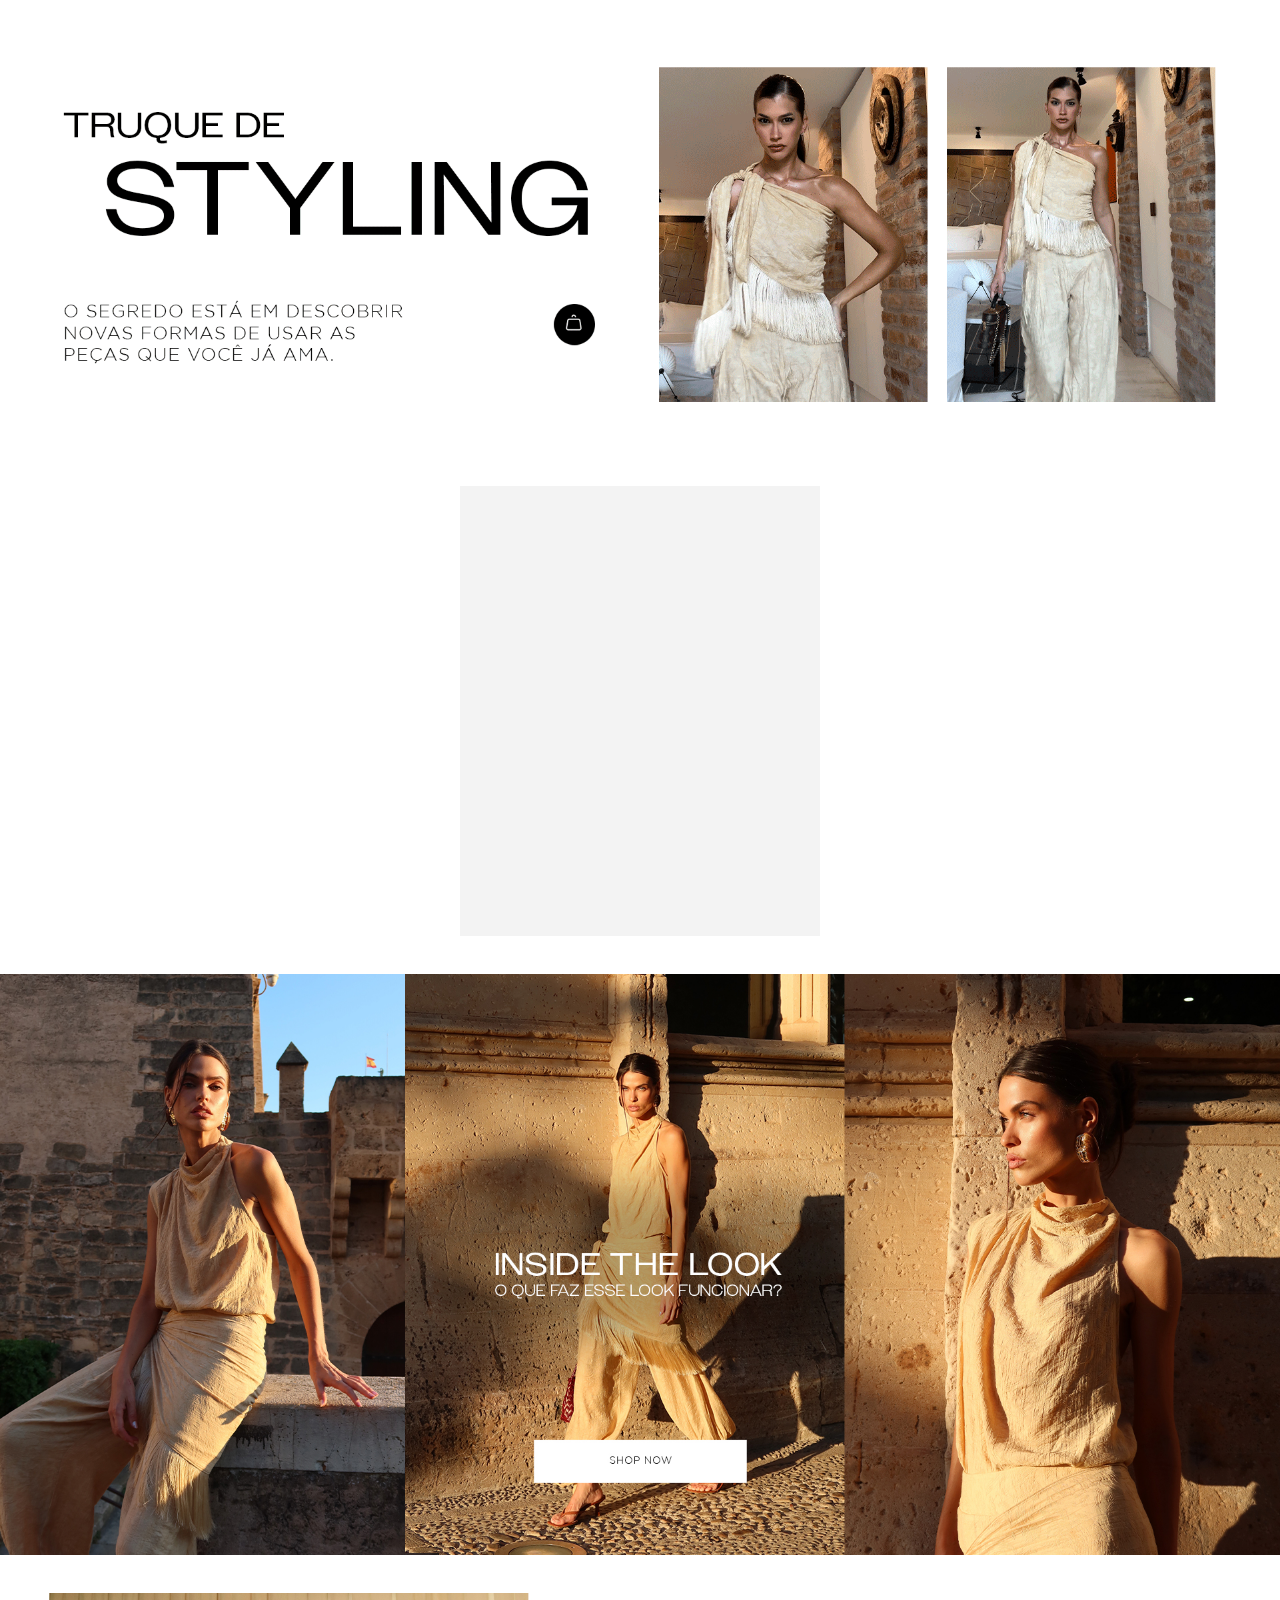
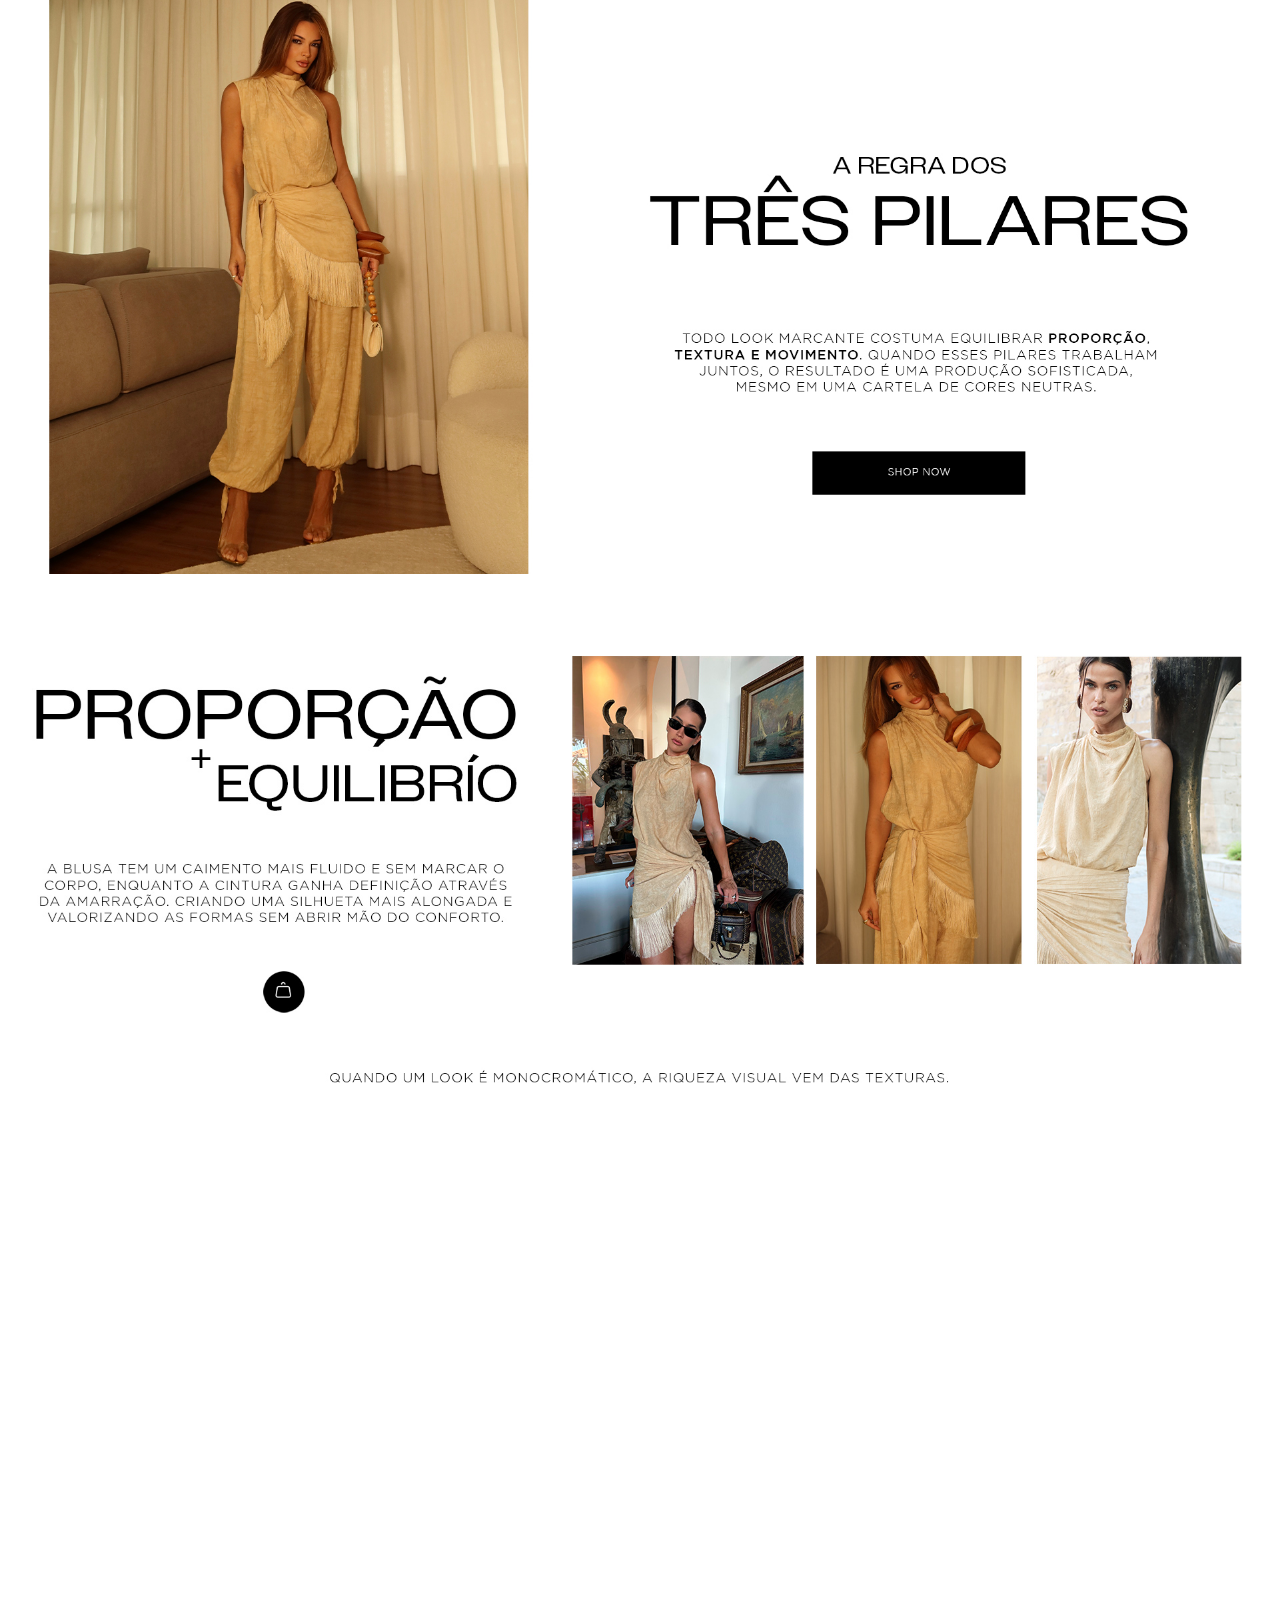
==== commit e87a72e2: "Update index.html" ====
--- a/index.html
+++ b/index.html
@@ -353,46 +353,6 @@
 
 
     <!-- ==========================
-    BANNER 5 COM LINK
-
-    DESKTOP: banner-5.jpg
-    MOBILE: mob-5.jpg
-    =========================== -->
-
-    <section class="banner5-section">
-
-        <a
-            href="https://www.charry.com.br/products/lenco-pareo-liso-com-franja?variant=45309853892678"
-            class="banner5-product-link"
-            aria-label="Conhecer o Lenço Pareô Liso com Franja"
-        >
-
-            <div class="banner5-box">
-
-                <picture>
-
-                    <source
-                        media="(max-width: 900px)"
-                        srcset="./images/mob-5.jpg"
-                    >
-
-                    <img
-                        src="./images/banner-5.jpg"
-                        alt="Lenço Pareô Liso com Franja"
-                        loading="lazy"
-                        decoding="async"
-                    >
-
-                </picture>
-
-            </div>
-
-        </a>
-
-    </section>
-
-
-    <!-- ==========================
     BANNER 6 — SOMENTE DESKTOP
     =========================== -->
 
@@ -441,7 +401,7 @@
         >
 
             <img
-                src="./images/foto-7.jpg"
+                src="./images/foto-7.JPG"
                 alt="Calça Wide Lisa Plissada"
                 loading="lazy"
                 decoding="async"
@@ -567,7 +527,7 @@
         >
 
             <img
-                src="./images/foto-14.jpg"
+                src="./images/foto-14.JPG"
                 alt="Vestido Longo Slip Liso com Alças - Foto 1"
                 loading="lazy"
                 decoding="async"
--- a/style.css
+++ b/style.css
@@ -77,15 +77,39 @@
 
 
 /* ==========================
+GIF INICIAL
+========================== */
+
+.hero,
+.gif-hero {
+    width: 100%;
+}
+
+.hero-link {
+    display: block;
+    width: 100%;
+    cursor: pointer;
+}
+
+.gif-hero picture,
+.gif-hero img {
+    display: block;
+    width: 100%;
+}
+
+.gif-hero img {
+    height: auto;
+}
+
+
+/* ==========================
 BANNERS
 ========================== */
 
-.hero,
 .banner {
     width: 100%;
 }
 
-.hero img,
 .banner img {
     width: 100%;
     height: auto;
@@ -110,12 +134,17 @@
 EFEITOS DOS LINKS
 ========================== */
 
+.hero-link img,
 .banner a img,
 .banner5-product-link img,
-.video-product-link video {
-    transition: opacity 0.25s ease;
-}
-
+.video-product-link video,
+.feed-link img {
+    transition:
+        opacity 0.25s ease,
+        transform 0.25s ease;
+}
+
+.hero-link:hover img,
 .banner a:hover img,
 .banner5-product-link:hover img,
 .video-product-link:hover video {
@@ -124,6 +153,47 @@
 
 
 /* ==========================
+VÍDEO
+========================== */
+
+.video-section {
+    display: flex;
+    justify-content: center;
+
+    width: 100%;
+
+    margin-top: 38px;
+}
+
+.video-product-link {
+    display: block;
+    max-width: 100%;
+
+    cursor: pointer;
+}
+
+.video-box {
+    width: min(360px, calc(100vw - 48px));
+    aspect-ratio: 4 / 5;
+
+    overflow: hidden;
+
+    background-color: #f3f3f3;
+}
+
+.product-video {
+    width: 100%;
+    height: 100%;
+
+    display: block;
+
+    object-fit: cover;
+
+    background-color: #f3f3f3;
+}
+
+
+/* ==========================
 CARROSSEL
 ========================== */
 
@@ -139,6 +209,7 @@
 
 .carousel-area {
     position: relative;
+
     width: 100%;
 
     touch-action: pan-y;
@@ -265,21 +336,18 @@
 
 
 /* ==========================
-VÍDEO + BANNER 5
-========================== */
-
-.video-banner {
+BANNER 5
+========================== */
+
+.banner5-section {
     display: flex;
-    flex-direction: column;
-    align-items: center;
-
-    width: 100%;
-
-    gap: 18px;
+    justify-content: center;
+
+    width: 100%;
+
     margin-top: 90px;
 }
 
-.video-product-link,
 .banner5-product-link {
     display: block;
     max-width: 100%;
@@ -287,37 +355,8 @@
     cursor: pointer;
 }
 
-
-/* ==========================
-VÍDEO
-========================== */
-
-.video-box {
-    width: min(320px, calc(100vw - 48px));
-    aspect-ratio: 4 / 5;
-
-    overflow: hidden;
-
-    background-color: #f3f3f3;
-}
-
-.product-video {
-    width: 100%;
-    height: 100%;
-
-    display: block;
-    object-fit: cover;
-
-    background-color: #f3f3f3;
-}
-
-
-/* ==========================
-BANNER 5
-========================== */
-
 .banner5-box {
-    width: min(760px, calc(100vw - 48px));
+    width: min(360px, calc(100vw - 48px));
 
     background-color: #f3f3f3;
 }
@@ -326,12 +365,14 @@
 .banner5-box picture,
 .banner5-box img {
     display: block;
-    width: 100%;
-}
-
+}
+
+.banner5-box picture,
 .banner5-box img {
+    width: 100%;
     height: auto;
 }
+
 
 /* ==========================
 BANNER 6 — DESKTOP
@@ -376,7 +417,9 @@
 .feed-link {
     display: block;
     width: 100%;
+
     overflow: hidden;
+
     cursor: pointer;
 }
 
@@ -389,10 +432,6 @@
     object-fit: cover;
 
     background-color: #f3f3f3;
-
-    transition:
-        transform 0.25s ease,
-        opacity 0.25s ease;
 }
 
 .feed-link:hover img {
@@ -400,6 +439,7 @@
     opacity: 0.95;
 }
 
+
 /* ==========================
 BANNER FINAL
 ========================== */
@@ -442,6 +482,22 @@
     }
 
 
+    /* VÍDEO */
+
+    .video-section {
+        margin-top: 30px;
+    }
+
+    .video-box {
+        width: min(300px, calc(100vw - 40px));
+    }
+
+    .product-video {
+        transform: translateZ(0);
+        backface-visibility: hidden;
+    }
+
+
     /* CARROSSEL */
 
     .instagram-carousel {
@@ -461,28 +517,22 @@
     }
 
 
-    /* VÍDEO + BANNER 5 */
-
-    .video-banner {
-    gap: 18px;
-    margin-top: 58px;
-}
-
-    .video-box {
-    width: min(300px, calc(100vw - 40px));
-}
-
-.banner5-box {
-    width: min(420px, calc(100vw - 24px));
-}
-
-
-    /* BANNER 6 TAMBÉM NO MOBILE */
-
-.banner-6-desktop {
-    display: block;
-    margin-top: 30px;
-}
+    /* BANNER 5 */
+
+    .banner5-section {
+        margin-top: 58px;
+    }
+
+    .banner5-box {
+        width: min(300px, calc(100vw - 40px));
+    }
+
+
+    /* ESCONDE O BANNER 6 DESKTOP */
+
+    .banner-6-desktop {
+        display: none;
+    }
 
 
     /* FEED */
@@ -499,15 +549,11 @@
     }
 
 
-    /* MOB-6 NO LUGAR DO BANNER 7 */
+    /* MOB-6 NO FINAL */
 
     .final-banner {
         margin-top: 0;
     }
-
-    .final-banner-link {
-        cursor: pointer;
-    }
 }
 
 
@@ -516,6 +562,11 @@
 ========================== */
 
 @media (max-width: 380px) {
+
+    .video-box,
+    .banner5-box {
+        width: min(280px, calc(100vw - 32px));
+    }
 
     .carousel-product-link {
         width: min(280px, calc(100vw - 64px));
@@ -534,11 +585,6 @@
 
     .next {
         right: 2px;
-    }
-
-    .video-box,
-    .banner5-box {
-        width: min(280px, calc(100vw - 32px));
     }
 
     .instagram-feed {
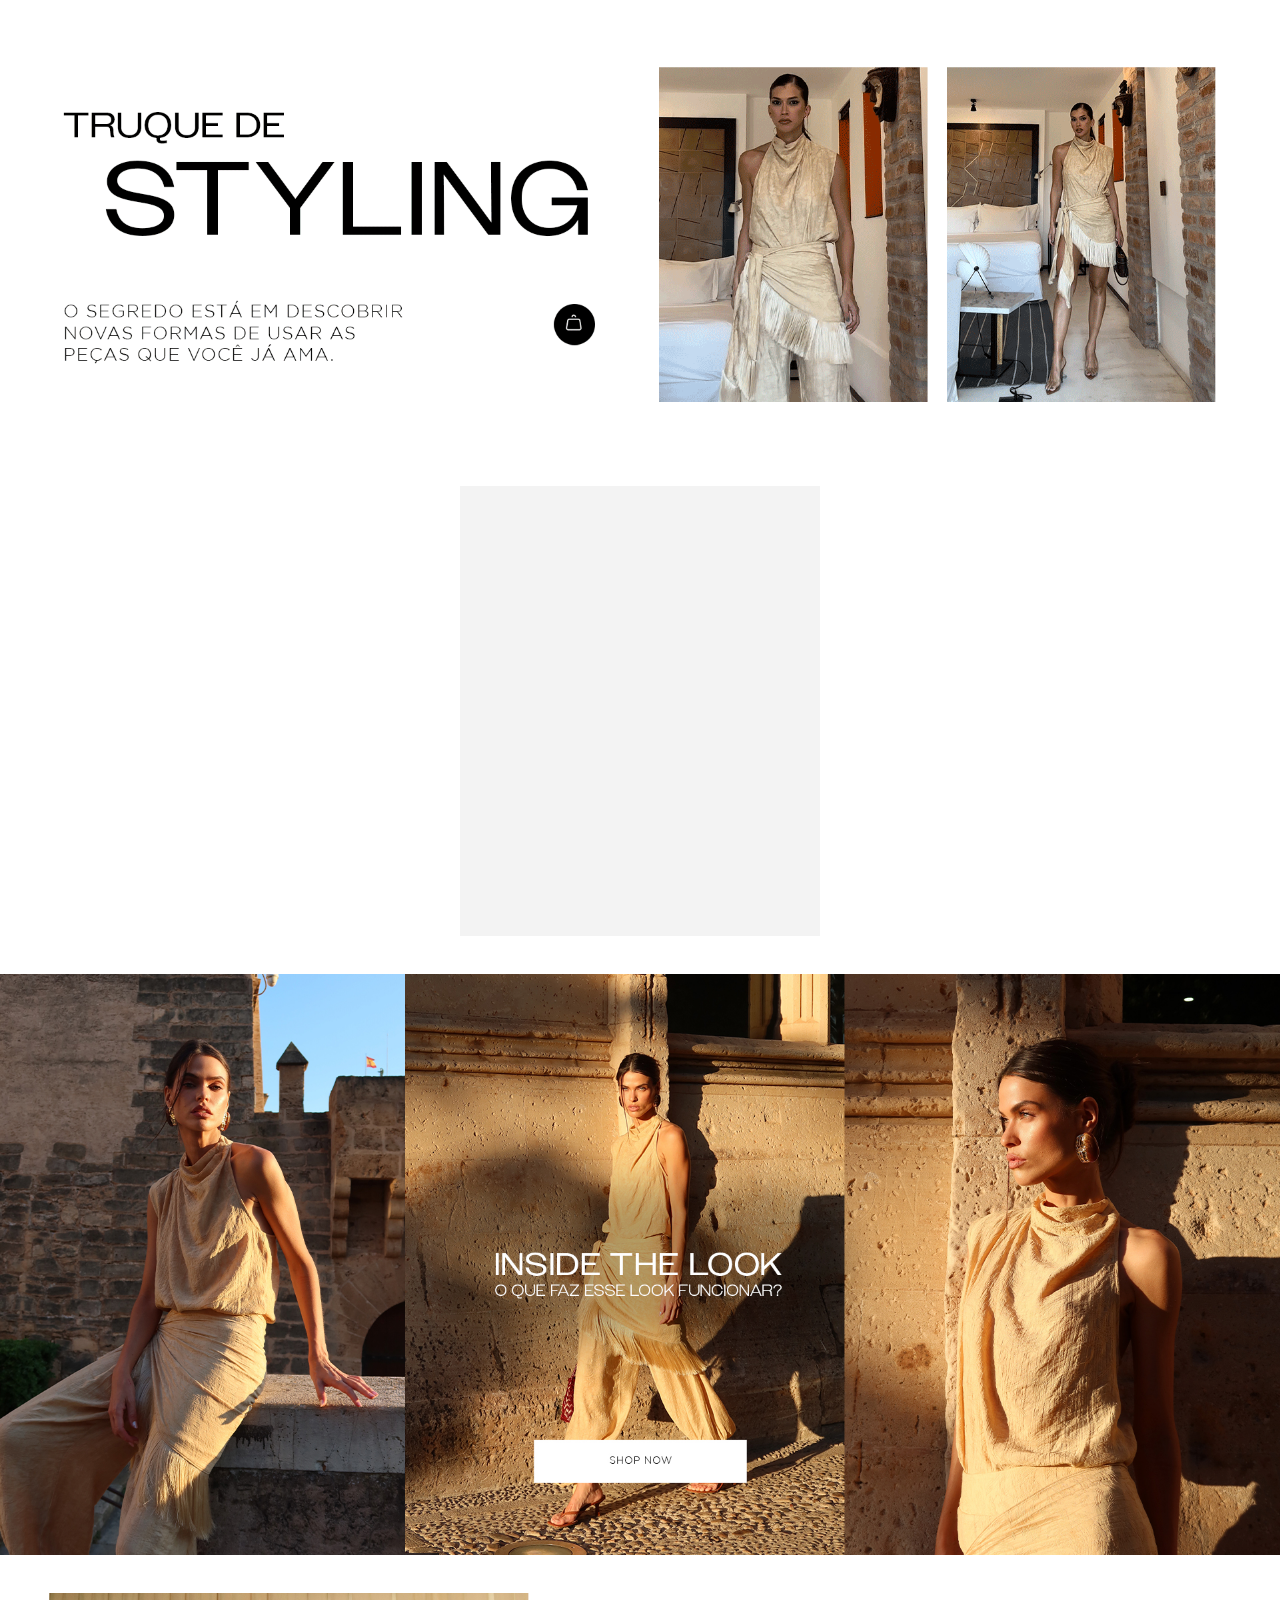
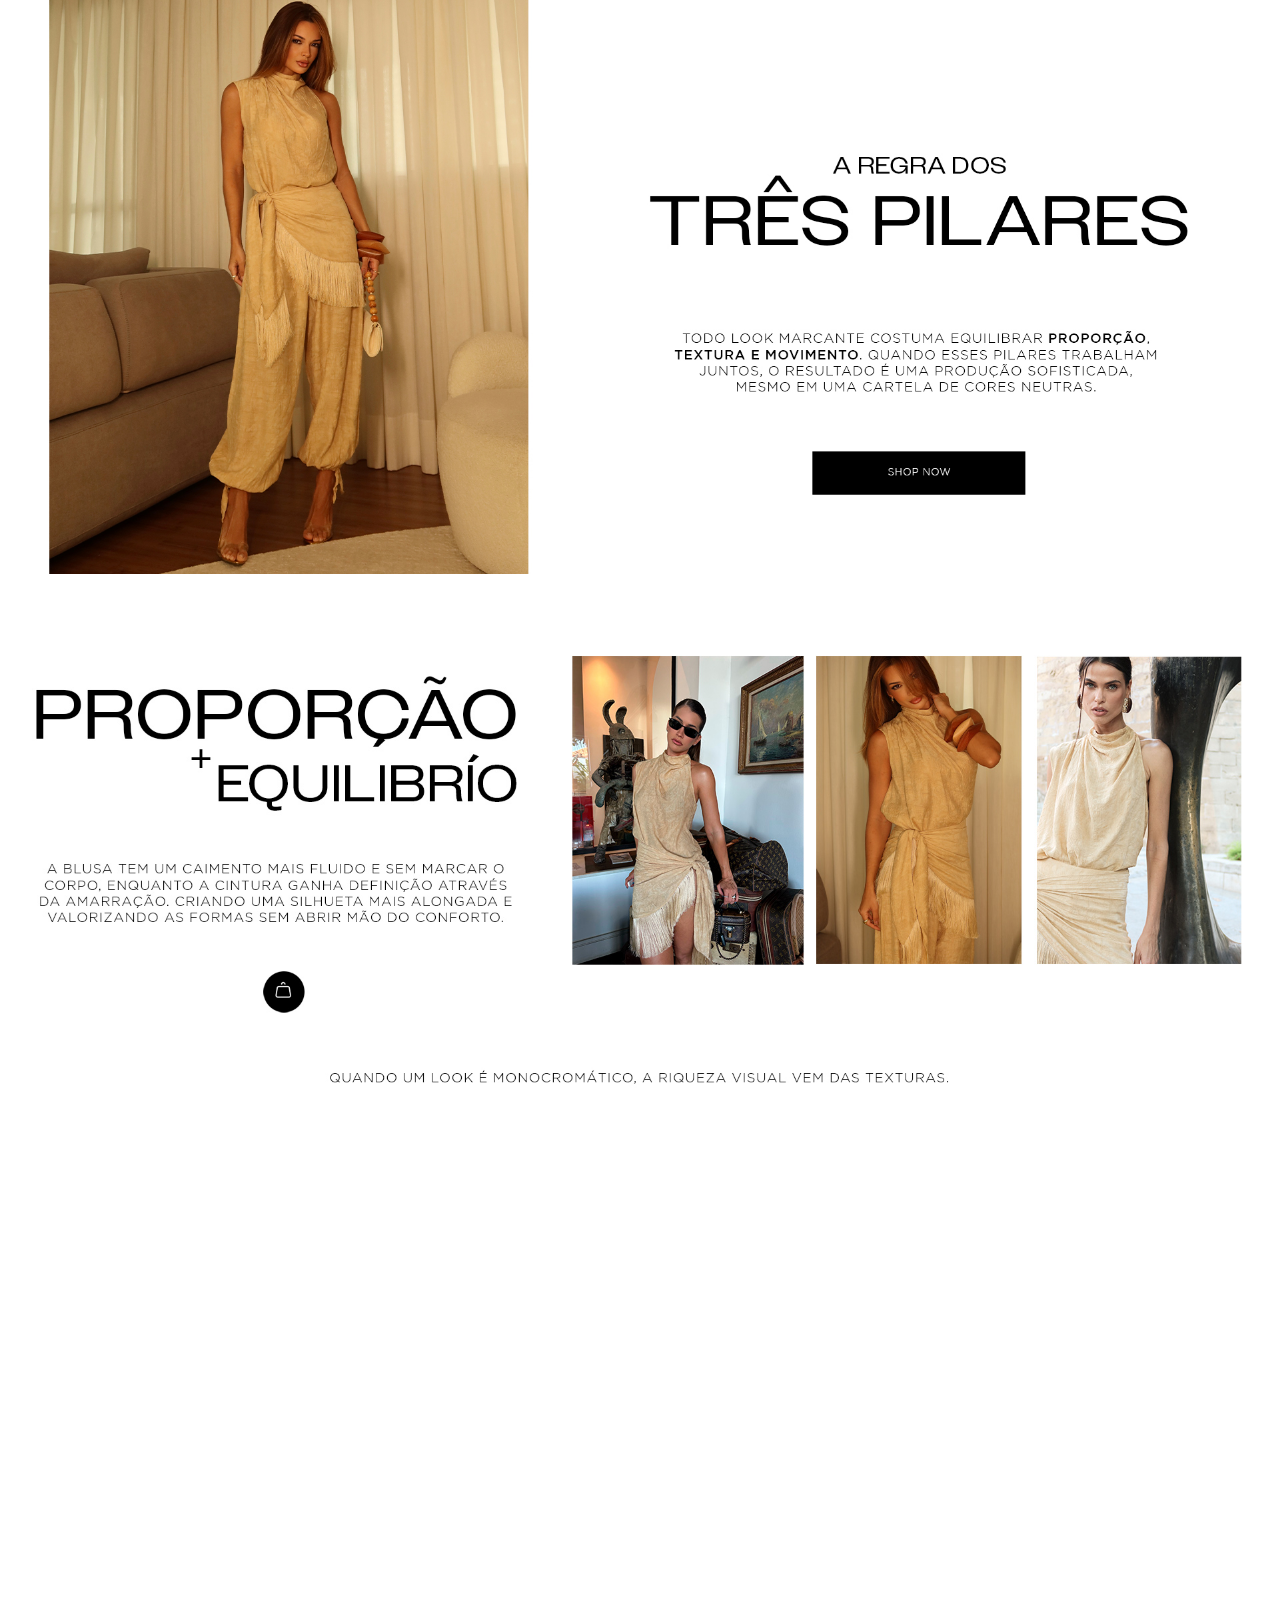
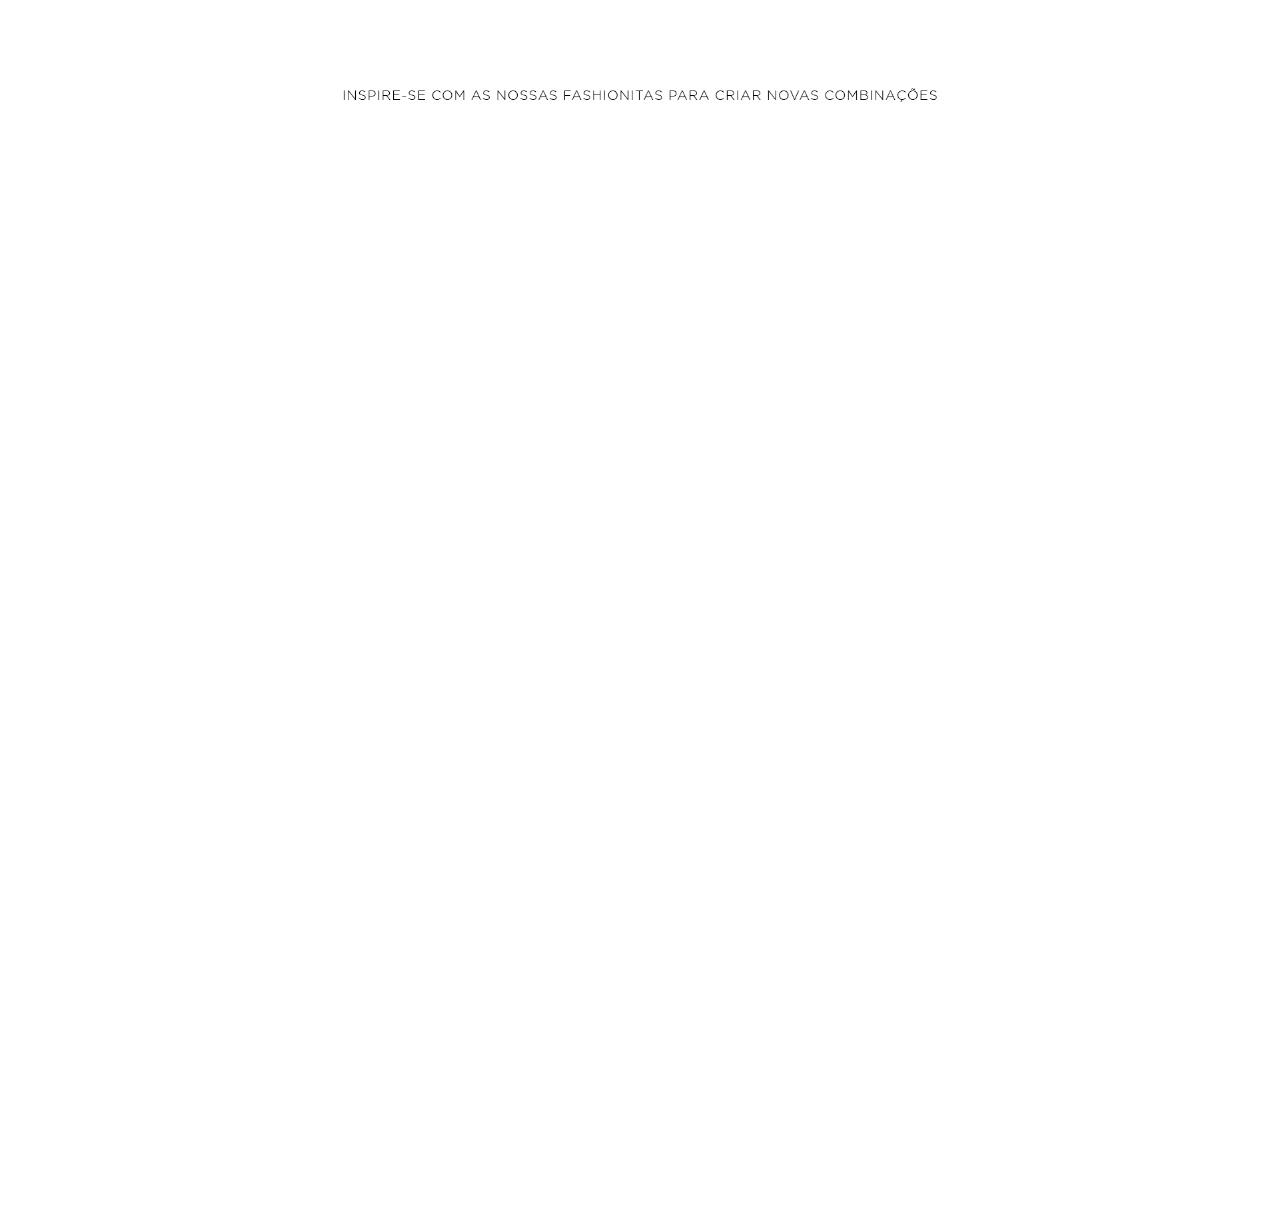
==== commit ef8084ab: "Refactor video and banner sections for responsiveness Updated video section and made banner responsi" ====
--- a/index.html
+++ b/index.html
@@ -86,7 +86,7 @@
 
 
     <!-- ==========================
-    VÍDEO COM LINK
+    VÍDEO AUTOMÁTICO COM LINK
     =========================== -->
 
     <section class="video-section">
@@ -108,6 +108,7 @@
                     webkit-playsinline
                     preload="auto"
                     disablepictureinpicture
+                    disableremoteplayback
                     aria-label="Vídeo do Lenço Pareô Liso com Franja"
                 >
 
@@ -353,17 +354,29 @@
 
 
     <!-- ==========================
-    BANNER 6 — SOMENTE DESKTOP
-    =========================== -->
-
-    <section class="banner banner-normal banner-6-desktop">
-
-        <img
-            class="desktop-banner-image"
-            data-src="./images/banner-6.jpg"
-            alt="Coleção Charry"
-            decoding="async"
-        >
+    BANNER RESPONSIVO
+
+    DESKTOP: banner-6.jpg
+    MOBILE: mob-5.jpg
+    =========================== -->
+
+    <section class="banner banner-normal banner-6-responsive">
+
+        <picture>
+
+            <source
+                media="(max-width: 900px)"
+                srcset="./images/mob-5.jpg"
+            >
+
+            <img
+                src="./images/banner-6.jpg"
+                alt="Coleção Charry"
+                loading="lazy"
+                decoding="async"
+            >
+
+        </picture>
 
     </section>
 
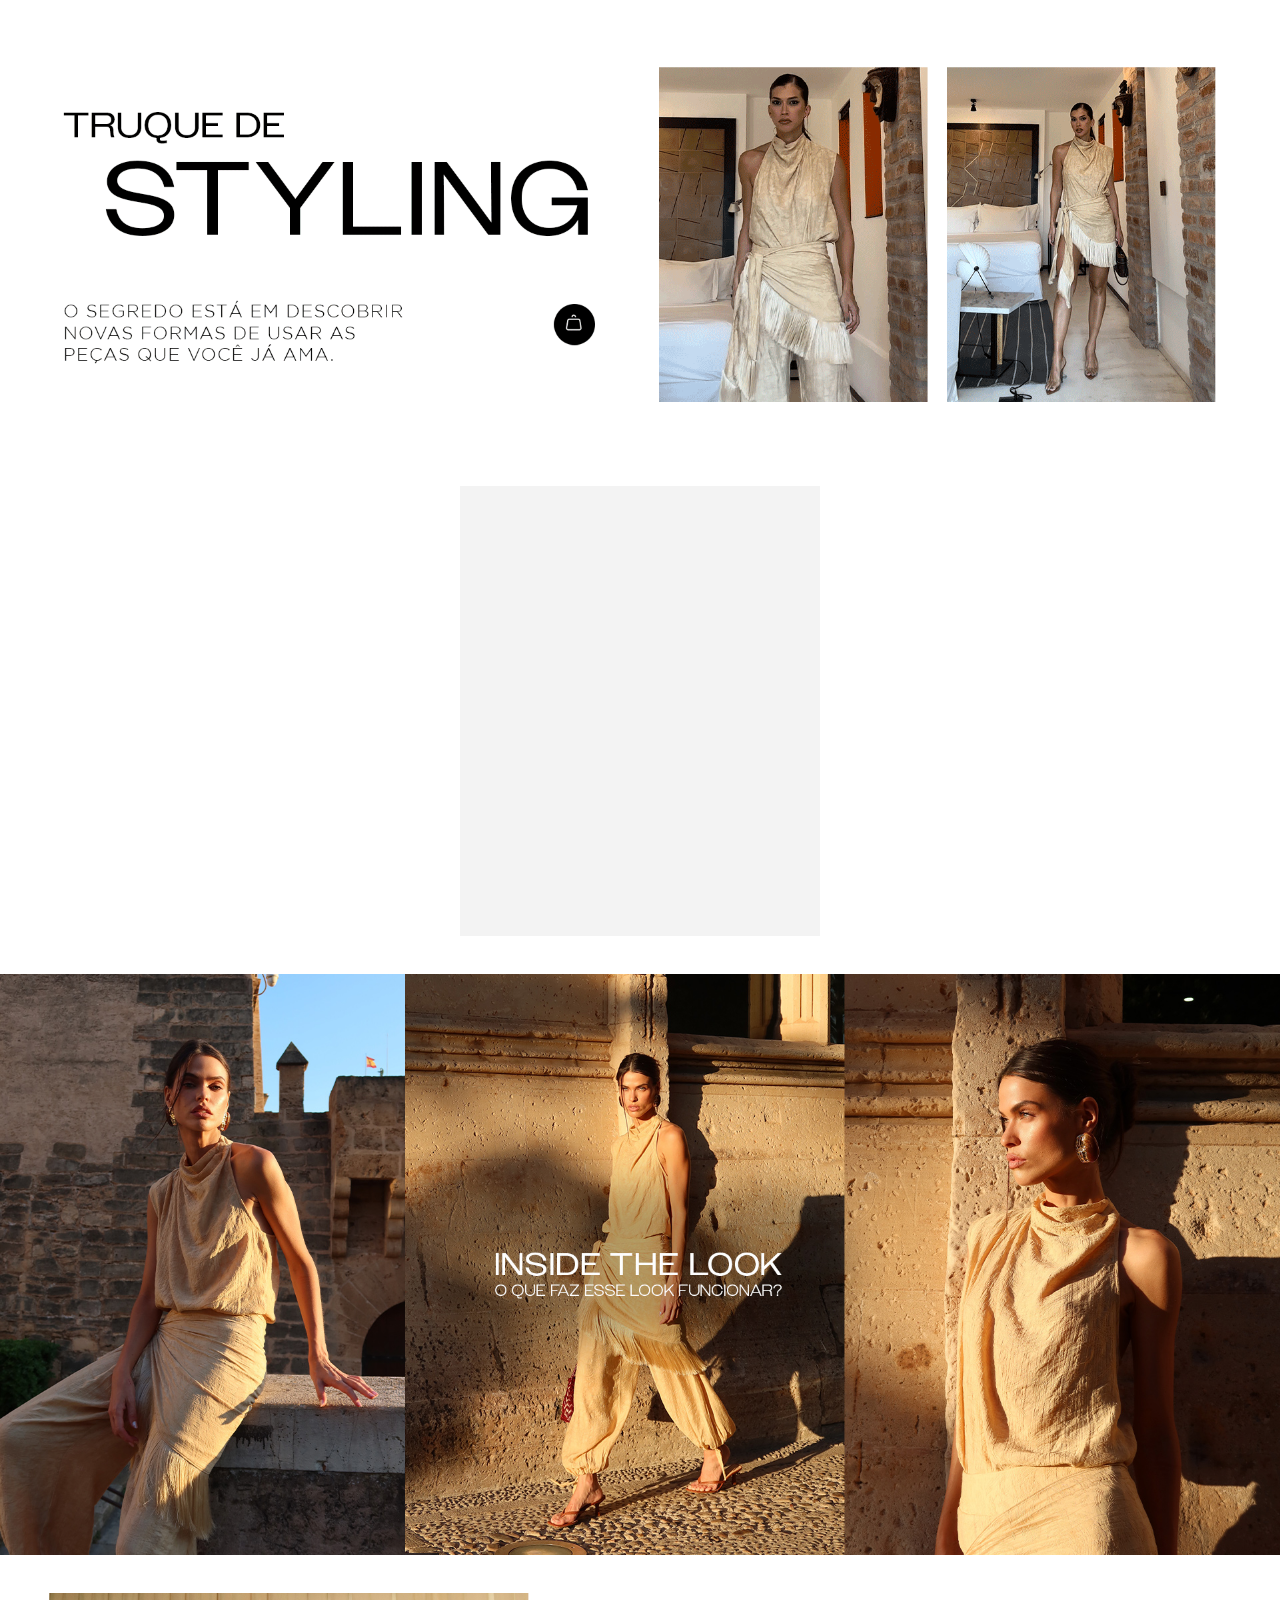
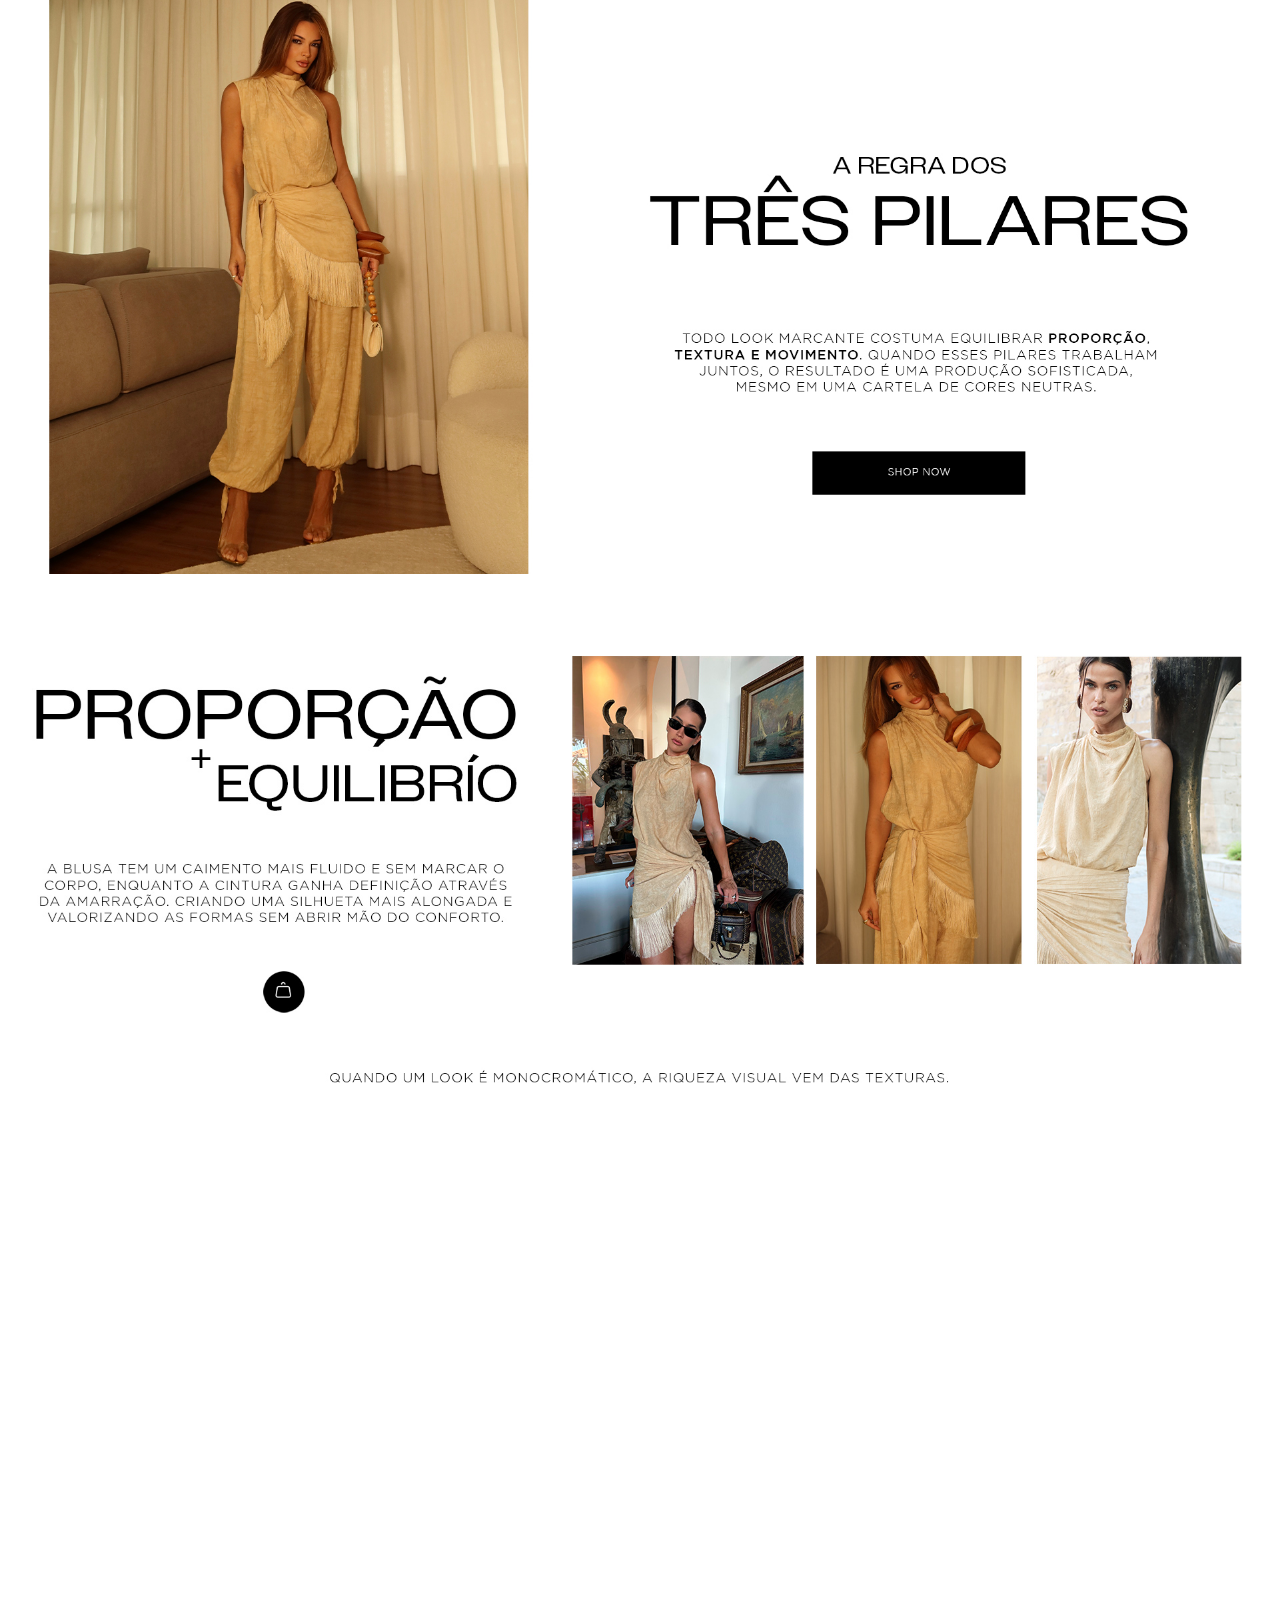
==== commit 064e6b1d: "Fix image sources in carousel section Updated image sources in the carousel to use correct paths and" ====
--- a/index.html
+++ b/index.html
@@ -290,39 +290,39 @@
 
                 <div class="carousel-box">
 
-                    <div class="carousel-track">
-
-                        <img
-                            src="./images/foto-1.jpg"
-                            alt="Calça Ballon Lisa - Foto 1"
-                            decoding="async"
-                        >
-
-                        <img
-                            data-src="./images/foto-2.jpg"
-                            alt="Calça Ballon Lisa - Foto 2"
-                            decoding="async"
-                        >
-
-                        <img
-                            data-src="./images/foto-3.JPG"
-                            alt="Calça Ballon Lisa - Foto 3"
-                            decoding="async"
-                        >
-
-                        <img
-                            data-src="./images/foto-4.JPG"
-                            alt="Calça Ballon Lisa - Foto 4"
-                            decoding="async"
-                        >
-
-                        <img
-                            data-src="./images/foto-5.jpg"
-                            alt="Calça Ballon Lisa - Foto 5"
-                            decoding="async"
-                        >
-
-                    </div>
+                  <div class="carousel-track">
+
+    <img
+        src="./images/foto-4.JPG"
+        alt="Calça Ballon Lisa - Foto 1"
+        decoding="async"
+    >
+
+    <img
+        data-src="./images/foto-2.jpg"
+        alt="Calça Ballon Lisa - Foto 2"
+        decoding="async"
+    >
+
+    <img
+        data-src="./images/foto-3.JPG"
+        alt="Calça Ballon Lisa - Foto 3"
+        decoding="async"
+    >
+
+    <img
+        data-src="./images/foto-4.JPG"
+        alt="Calça Ballon Lisa - Foto 4"
+        decoding="async"
+    >
+
+    <img
+        data-src="./images/foto-5.jpg"
+        alt="Calça Ballon Lisa - Foto 5"
+        decoding="async"
+    >
+
+</div>
 
                 </div>
 
--- a/style.css
+++ b/style.css
@@ -153,7 +153,7 @@
 
 
 /* ==========================
-VÍDEO
+VÍDEO AUTOMÁTICO
 ========================== */
 
 .video-section {
@@ -189,7 +189,30 @@
 
     object-fit: cover;
 
-    background-color: #f3f3f3;
+    pointer-events: none;
+
+    background-color: #f3f3f3;
+}
+
+
+/* Esconde qualquer controle ou botão nativo do vídeo */
+
+.product-video::-webkit-media-controls {
+    display: none !important;
+}
+
+.product-video::-webkit-media-controls-panel {
+    display: none !important;
+}
+
+.product-video::-webkit-media-controls-play-button {
+    display: none !important;
+}
+
+.product-video::-webkit-media-controls-start-playback-button {
+    display: none !important;
+
+    -webkit-appearance: none;
 }
 
 
@@ -375,21 +398,24 @@
 
 
 /* ==========================
-BANNER 6 — DESKTOP
-========================== */
-
-.banner-6-desktop {
-    display: block;
-
-    min-height: 1px;
+BANNER 6 DESKTOP / MOB-5 MOBILE
+========================== */
+
+.banner-6-responsive {
+    display: block;
+    width: 100%;
 
     content-visibility: auto;
     contain-intrinsic-size: 500px;
 }
 
-.desktop-banner-image {
-    display: block;
-    width: 100%;
+.banner-6-responsive picture,
+.banner-6-responsive img {
+    display: block;
+    width: 100%;
+}
+
+.banner-6-responsive img {
     height: auto;
 
     background-color: #f3f3f3;
@@ -517,24 +543,6 @@
     }
 
 
-    /* BANNER 5 */
-
-    .banner5-section {
-        margin-top: 58px;
-    }
-
-    .banner5-box {
-        width: min(300px, calc(100vw - 40px));
-    }
-
-
-    /* ESCONDE O BANNER 6 DESKTOP */
-
-    .banner-6-desktop {
-        display: none;
-    }
-
-
     /* FEED */
 
     .instagram-feed {
@@ -607,7 +615,6 @@
 
     .carousel-track,
     .banner img,
-    .video-box video,
     .banner5-box img,
     .instagram-feed img {
         transition: none;
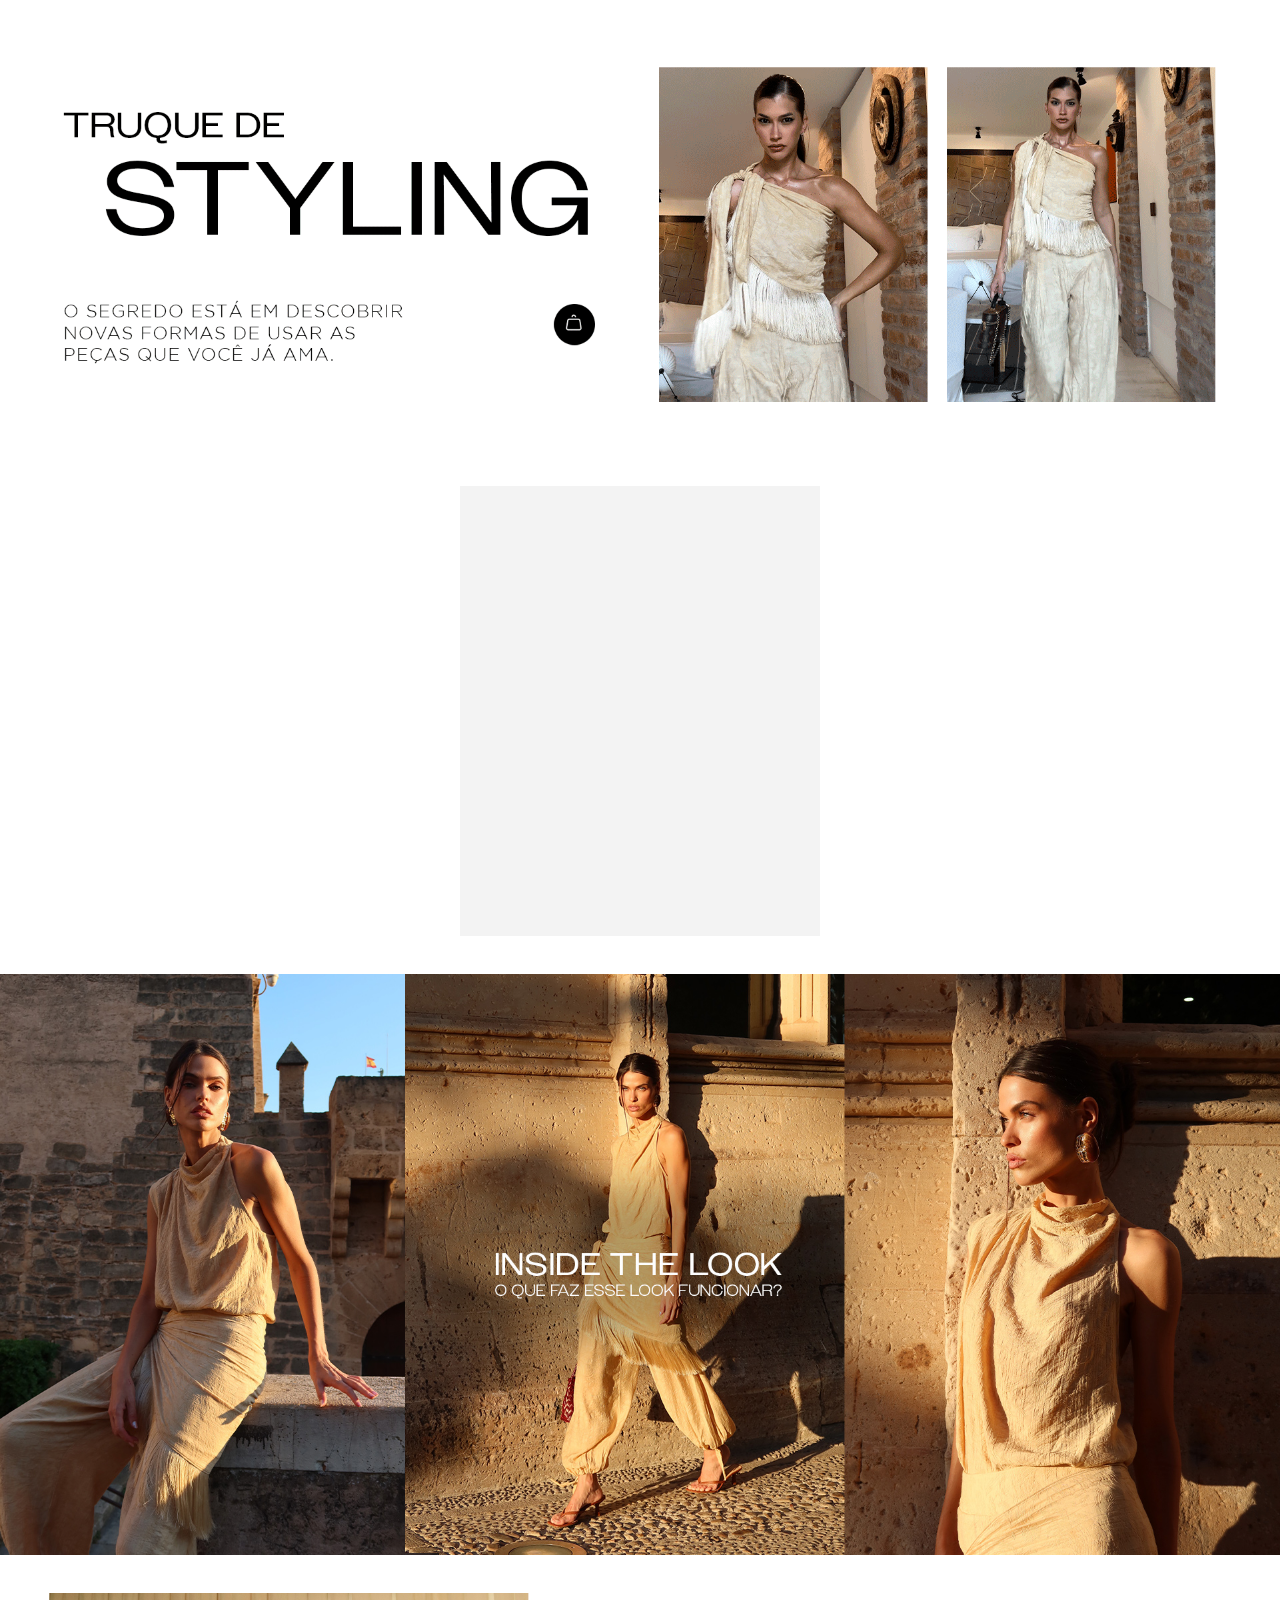
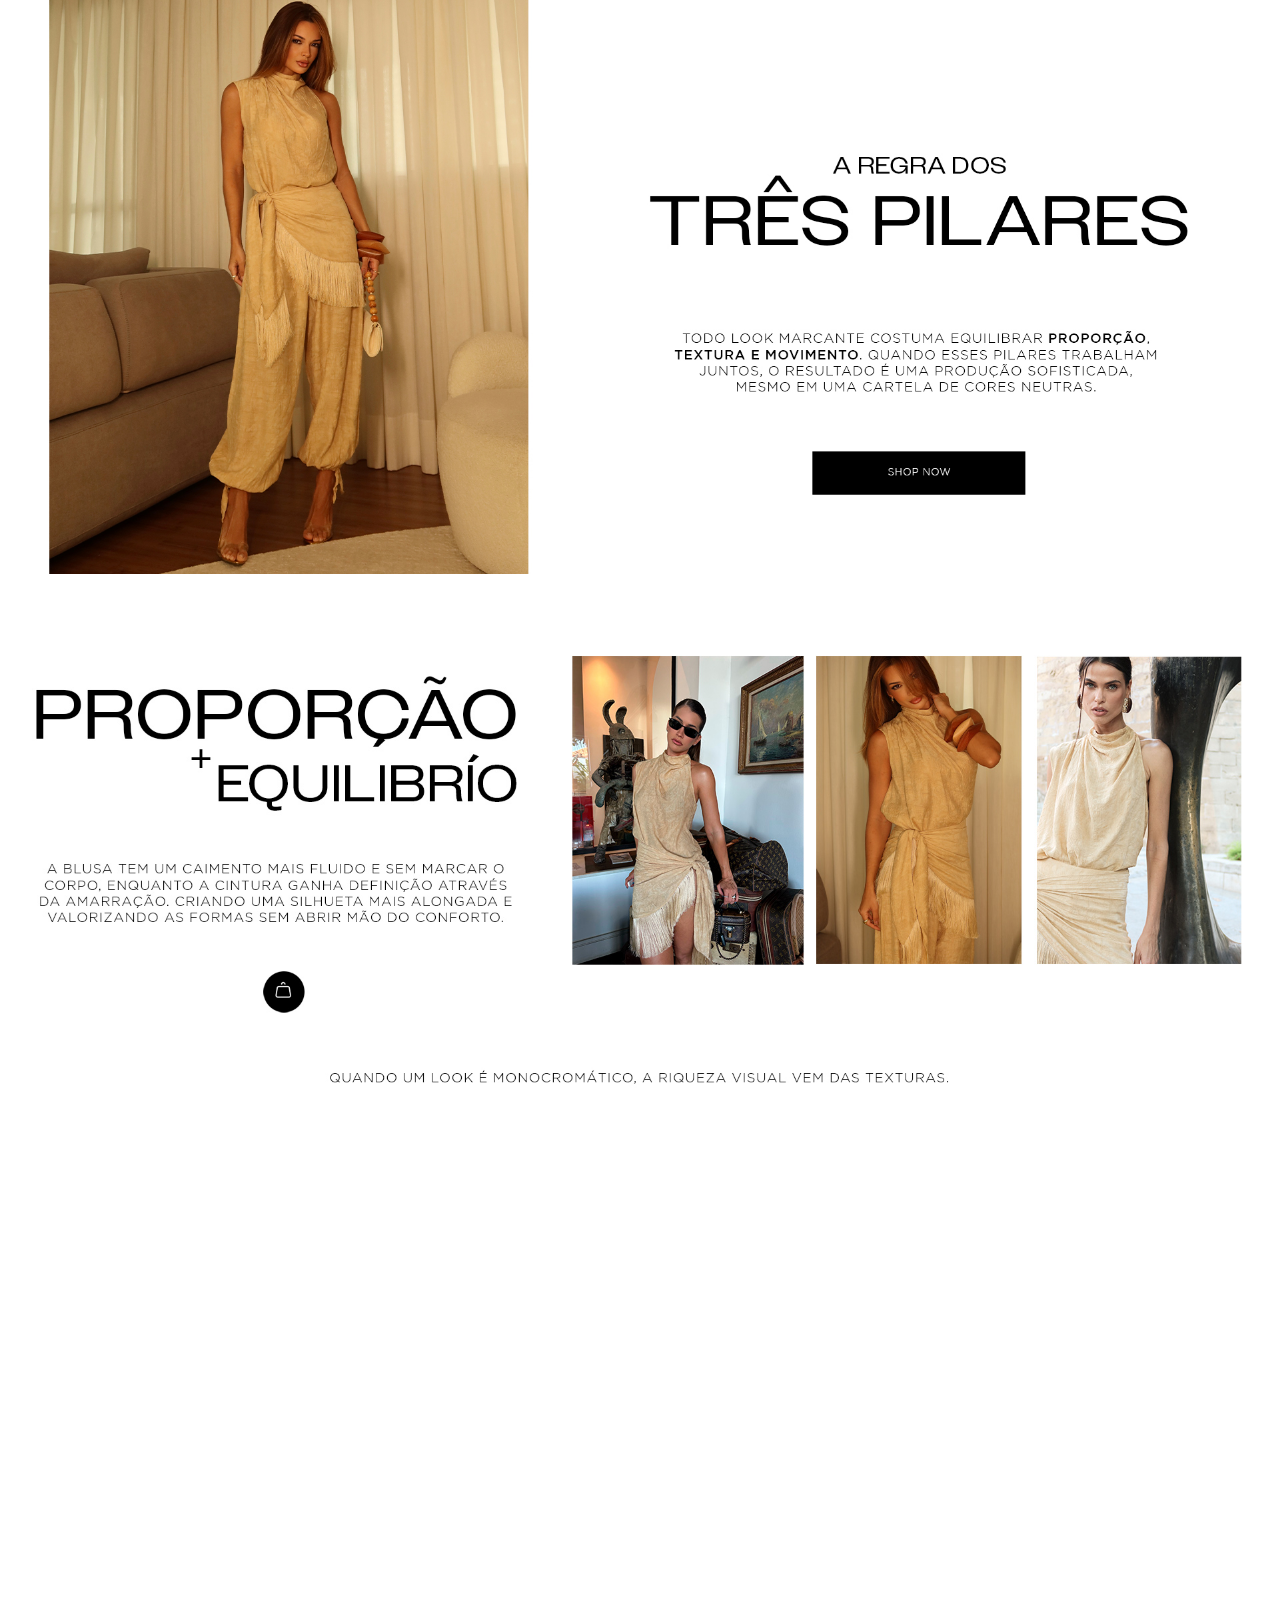
==== commit a6d97806: "Update image source in index.html" ====
--- a/index.html
+++ b/index.html
@@ -293,7 +293,7 @@
                   <div class="carousel-track">
 
     <img
-        src="./images/foto-4.JPG"
+        src="./images/foto-1.JPG"
         alt="Calça Ballon Lisa - Foto 1"
         decoding="async"
     >
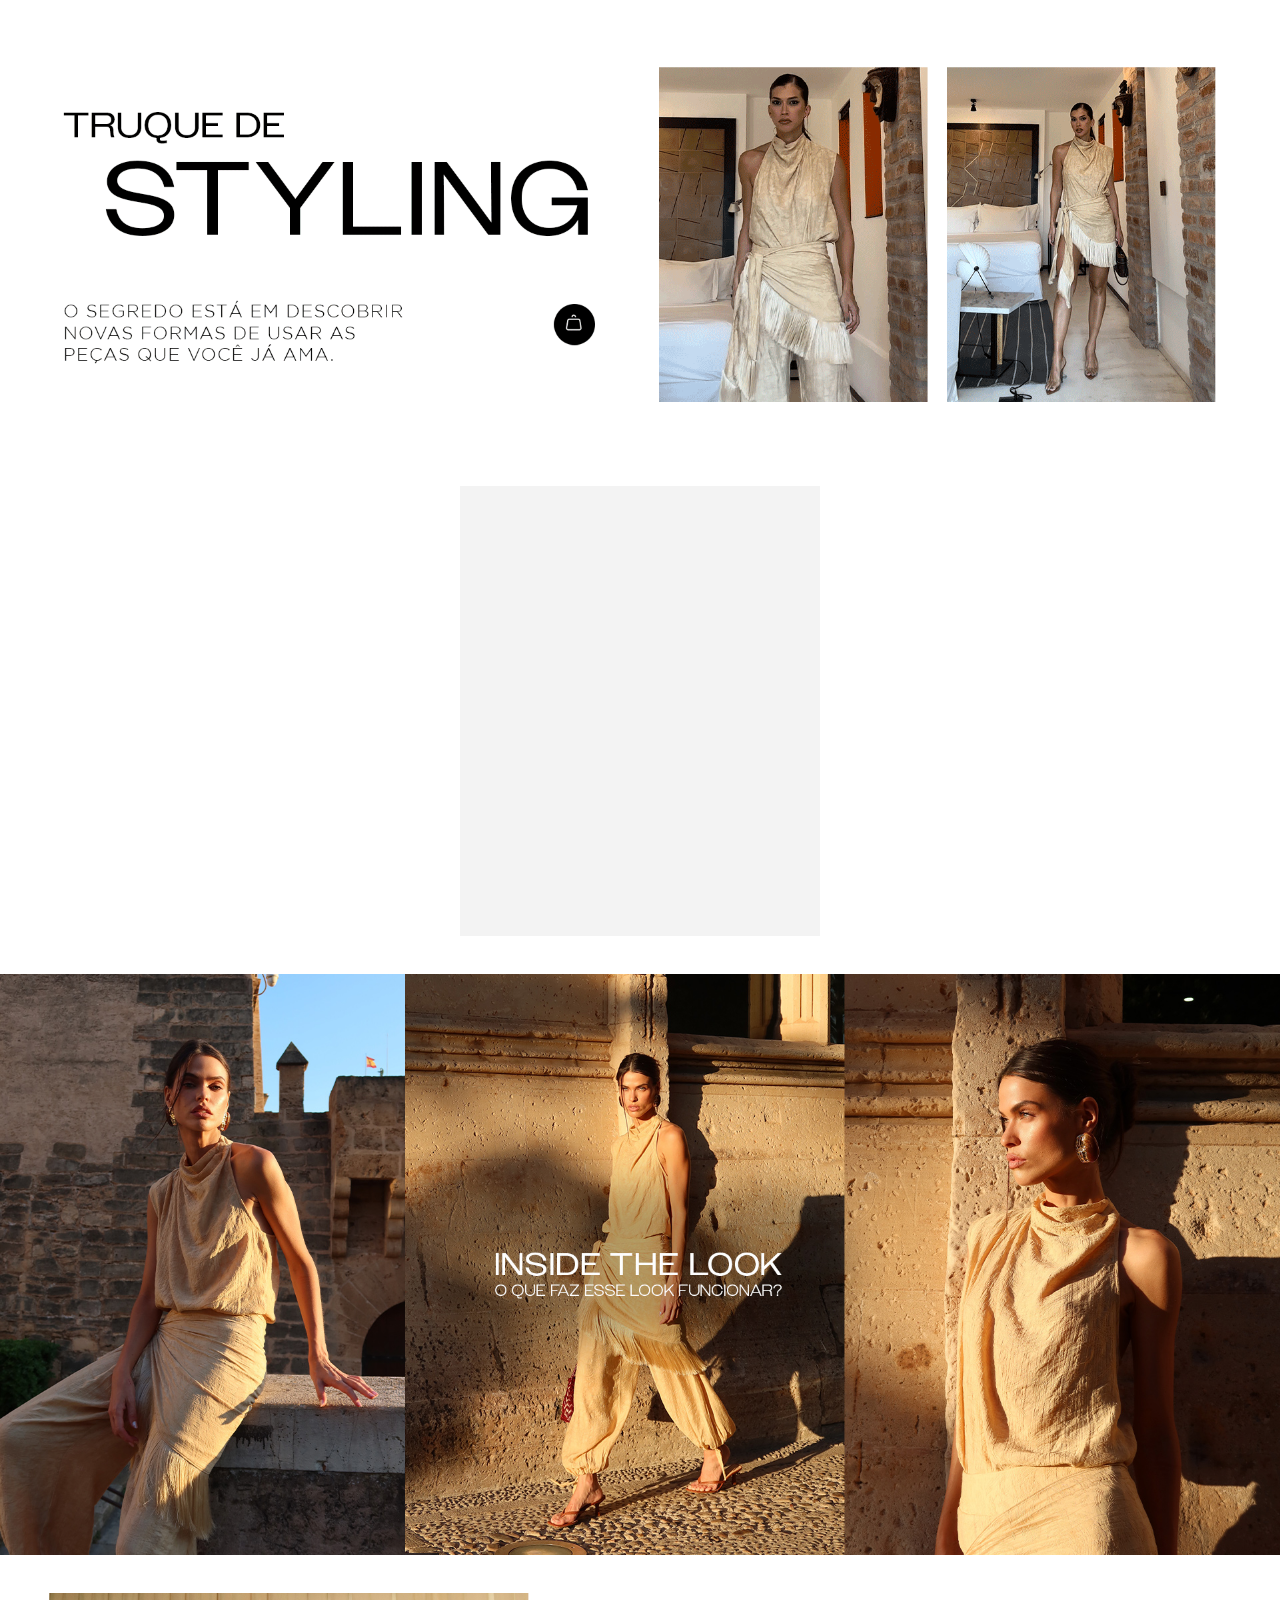
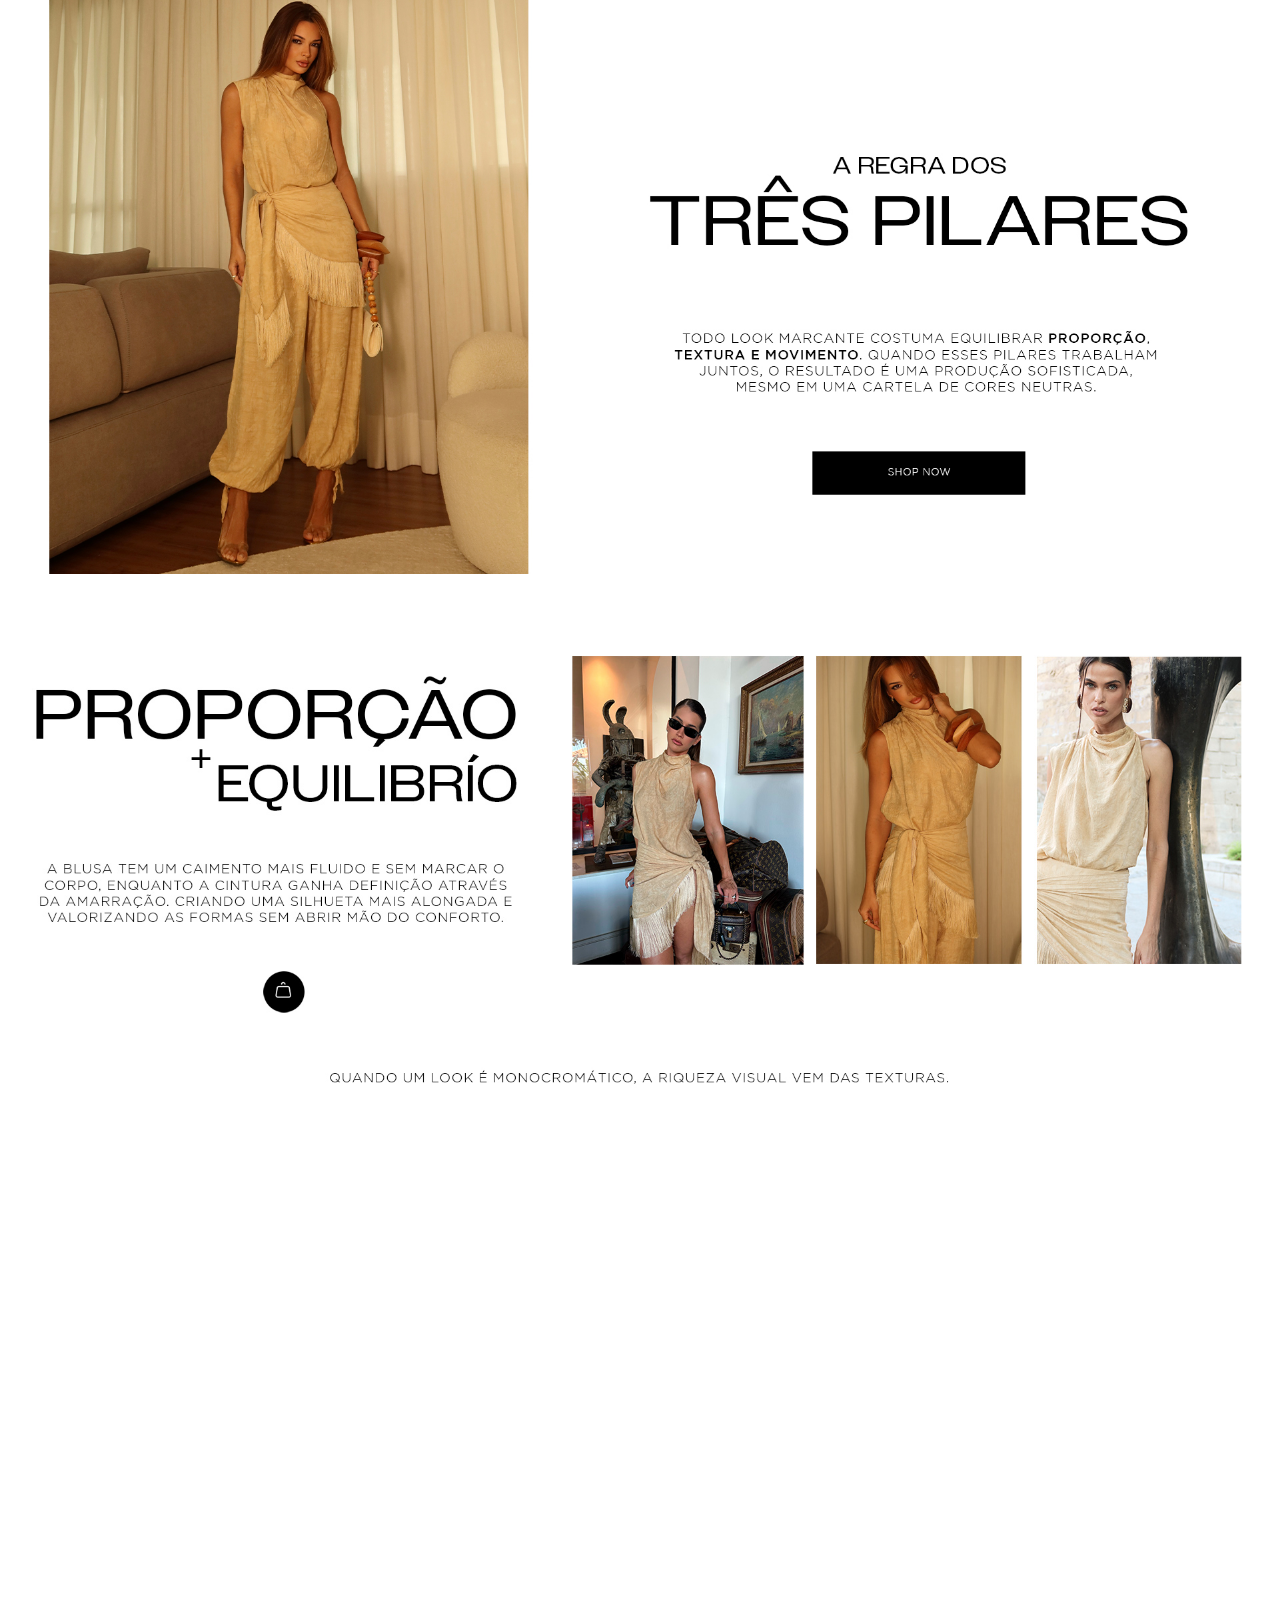
==== commit 4769dda8: "Fix image file extension from .jpg to .JPG" ====
(no text change in the page or its own stylesheets)
